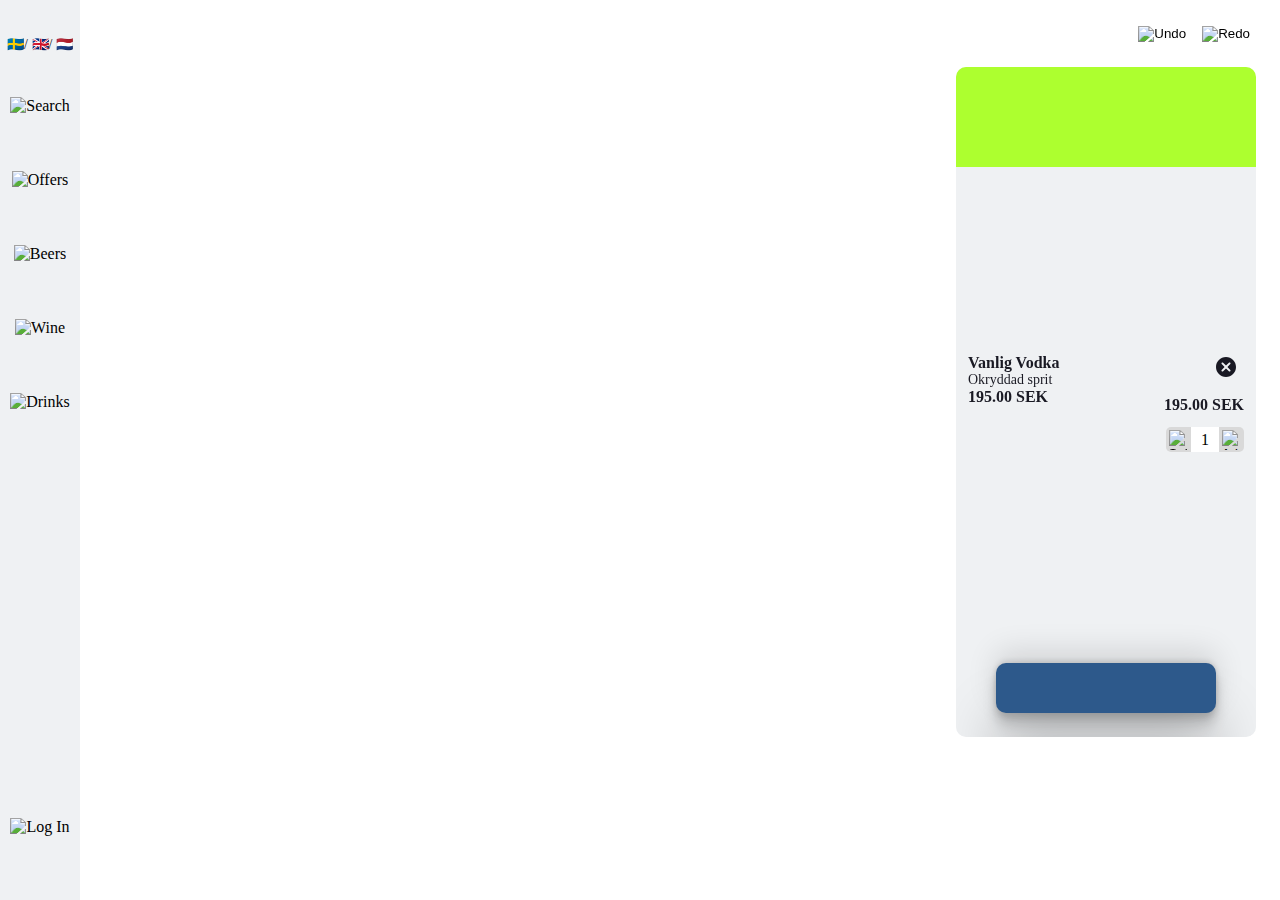
==== index.html @ bbb62227 "First stage of drag and drop working" ====
<!DOCTYPE html>
<html lang="en">
  <head>
    <meta charset="UTF-8" />
    <meta http-equiv="X-UA-Compatible" content="IE=edge" />
    <meta name="viewport" content="width=device-width, initial-scale=1.0" />
    <link rel="stylesheet" type="text/css" href="main.css" />
    <script type="text/javascript" src="dictionary.js"></script>
    <script type="text/javascript" src="script.js"></script>
    <title>Flying Dutchman</title>
  </head>
  <body>
    <!-- Nav Bar -->
    <div class="nav_bar">
      <div class="nav_languages">
        <p>
          <span id="sv" class="languageButton">🇸🇪</span>/
          <span id="en" class="languageButton">🇬🇧</span>/
          <span id="nl" class="languageButton">🇳🇱</span>
        </p>
      </div>
      <div class="nav_items">
        <!--Search-->
        <div id="search_symbol" class="nav_button_div">
          <img src="assets/search_symbol.svg" alt="Search" />
          <p id="nav_header_search"></p>
          <button id="search_button"></button>
        </div>
        <!--Deals-->
        <div id="deal_symbol" class="nav_button_div">
          <img src="assets/offers_symbol.svg" alt="Offers" />
          <p id="nav_header_deals"></p>
          <button
            class="nav_button"
            id="offer_button"
            data-text="deal-header"
          ></button>
        </div>
        <!--Beers-->
        <div id="beer_symbol" class="nav_button_div">
          <img src="assets/beer_symbol.svg" alt="Beers" />
          <p id="nav_header_beers"></p>
          <button
            class="nav_button"
            id="beer_button"
            data-text="beer-header"
          ></button>
        </div>
        <!--Wines-->
        <div id="wine_symbol" class="nav_button_div">
          <img src="assets/wine_symbol.svg" alt="Wine" />
          <p id="nav_header_wines"></p>
          <button
            class="nav_button"
            id="wine_button"
            data-text="wine-header"
          ></button>
        </div>
        <!--Drinks-->
        <div id="drink_symbol" class="nav_button_div">
          <img src="assets/drink_symbol.svg" alt="Drinks" />
          <p id="nav_header_drinks"></p>
          <button
            class="nav_button"
            id="drink_button"
            data-text="drink-header"
          ></button>
        </div>
      </div>

      <div class="nav_login">
        <div class="nav_button_div">
          <img src="assets/login_symbol.svg" alt="Log In" />
          <p id="nav_header_login"></p>
          <button id="login_button"></button>
        </div>
      </div>
    </div>

    <!--Page content, dynamic-->
    <div class="page_content">
      <!-- Page Title -->
      <div class="title_category">
        <div class="text-header" id="deal-header">
          <h1 id="page_header"></h1>
        </div>

        <div class="text-header" id="beer-header">
          <h1 id="page_header_beers"></h1>
        </div>

        <div class="text-header" id="wine-header">
          <h1 id="page_header_wines"></h1>
        </div>

        <div class="text-header" id="drink-header">
          <h1 id="page_header_drinks"></h1>
        </div>
      </div>
      <!-- JSON content -->
      <div id="db_content" class="item_grid"></div>
    </div>

    <!-- Page order box -->
    <div class="page_order">
      <!--Orderbox header-->
      <div class="order_header">
        <h1 id="order_header"></h1>
        <div class="controls_undo-redo">
          <button>
            <img src="assets/undo_FILL0_wght400_GRAD0_opsz48.svg" alt="Undo" />
          </button>
          <button>
            <img src="assets/redo_FILL0_wght400_GRAD0_opsz48.svg" alt="Redo" />
          </button>
        </div>
      </div>
      <!--Orderbox items-->
      <div class="order_box">
        <div class="dropzone" id="dropTarget"></div>
        <div class="order_item">
          <div class="item_text">
            <h3>Vanlig Vodka</h3>
            <p>Okryddad sprit</p>
            <h3>195.00 SEK</h3>
          </div>
          <div class="item_controls">
            <button class="controls_remove">
              <img src="assets/cancel_black_24dp.svg" alt="Remove" />
            </button>
            <div class="item_price-total">
              <h2>195.00 SEK</h2>
            </div>
            <div class="controls_adjust-amount">
              <button id="decrease_item_qty">
                <img
                  src="assets/minus_FILL0_wght400_GRAD0_opsz48.svg"
                  alt="Subtract"
                />
              </button>
              <span id="item_qty">1</span>
              <button id="increase_item_qty">
                <img
                  src="assets/plus_FILL0_wght400_GRAD0_opsz48.svg"
                  alt="Add"
                />
              </button>
            </div>
          </div>
        </div>
        <!--Page order pay button-->
        <button class="order_button">
          <h2 id="order_pay"></h2>
        </button>
      </div>
    </div>

    <div class="loginpage">
      <div class="LogInBox">
        <h1>Log In</h1>

        <form id="login">
          <p>E-mail</p>
          <input type="text" class="mail" id="mail" name="mail" />

          <p>Password</p>
          <input
            type="password"
            class="password"
            id="password"
            name="password"
          />

          <input
            type="submit"
            class="LogInButton"
            value="Submit"
            onclick="login()"
          />
        </form>
      </div>
    </div>
  </body>
</html>
---- main.css ----
@font-face {
  font-family: "poppins-light";
  src: url("./assets/Poppins-Light.ttf");
}
@font-face {
  font-family: "poppins-regular";
  src: url("./assets/Poppins-Regular.ttf");
}
@font-face {
  font-family: "poppins-medium";
  src: url("./assets/Poppins-Medium.ttf");
}
@font-face {
  font-family: "poppins-semibold";
  src: url("./assets/Poppins-SemiBold.ttf");
}
@font-face {
  font-family: "poppins-bold";
  src: url("./assets/Poppins-Bold.ttf");
}

:root {
  --blue: #2d598b;
  --darkblue: #191923;
  --white: #ffffff;
  --offwhite: #eff1f3;
  --mildgray: #d9d9d9;
}

body {
  margin: 0;
  overflow: hidden;
}

h1 {
  font-family: "poppins-semibold";
  font-size: 32px;
  color: var(--darkblue);
}

h2,
h3 {
  font-family: "poppins-medium";
  font-size: 16px;
  color: var(--darkblue);
}

p {
  font-family: "poppins-regular";
  font-size: 14px;
  color: var(--darkblue);
  margin: 0;
}

/* Nav Bar */
.nav_bar {
  display: flex;
  flex-flow: column nowrap;
  align-items: center;
  gap: 32px;
  width: 80px;
  height: 100%;
  background-color: var(--offwhite);
  position: fixed;
  top: 0;
  left: 0;
  overflow-x: hidden;
  float: left;
}

/* The text style in the nav bar */
.nav_languages {
  font-size: 16px;
  margin-top: 24px;
  padding: 12px 0;
}

.nav_items {
  display: flex;
  flex-flow: column nowrap;
  align-items: center;
  gap: 24px;
}

/* The class for the log in button, since it is placed at the bottom of the nav bar */
.nav_login {
  position: absolute;
  bottom: 32px;
  left: 0;
  right: 0;
}

/* The buttons in the nav bar */
.nav_button_div {
  display: flex;
  flex-flow: column nowrap;
  align-items: center;
  width: 80px;
  height: 50px;
}

.nav_button_div button {
  position: absolute;
  height: 70px;
  width: 80px;
  display: flex;
  align-items: center;
  transform: translate(0px, -20px);
}

/* The page content div */
.page_content {
  position: relative;
  left: calc(80px + 24px);
  top: 0;
  width: 600px;
  height: 100%;
  overflow: hidden;
}

.title_category {
  margin-top: 24px;
  margin-bottom: 24px;
  height: 49px;
}

.text-header {
  position: absolute;
  display: none;
}
#deal-header {
  display: block;
}

.title_category h1 {
  margin: 0;
}

.item_grid {
  align-content: flex-start;
  background-color: white;
  height: 669px;
  margin-bottom: 32px;
  border-radius: 10px;
  display: flex;
  flex-flow: row wrap;
  gap: 16px;
  overflow-y: scroll;
}

.card_button {
  display: flex;
  flex-flow: row nowrap;
  justify-content: center;
  align-items: center;
  width: calc(32px + (2 * 12px));
  height: calc(32px + (2 * 6px));
  background-color: var(--blue);
  border-radius: 20px;
  text-align: center;
}

.card_button-icon {
  width: 24px;
  height: 24px;
}

.card_button .add_icon {
  display: block;
}

.card_button .check_icon {
  display: none;
}

.card_button.checked .add_icon {
  display: none;
}

.card_button.checked .check_icon {
  display: block;
}

.card_button.checked {
  background-color: var(--darkblue);
}

.ButtonItem {
  /* The class for the whole button */
  background-color: var(--offwhite);
  height: auto;
  border-radius: 10px;
  width: 160px;
  padding: 12px;
  display: flex;
  flex-flow: column nowrap;
  align-items: center;
  box-shadow: rgba(0, 0, 0, 0.16) 0px 3px 6px,
    rgba(239, 241, 243, 0.33) 0px 3px 6px;
}

.ButtonHeadline {
  /* The text that the product names are written in, such as "Heineken". Also, the prize should be written in this text. This should be connected to a database with the different beverages in some way */
  text-align: center;
}

.ButtonBodyText {
  /* This is the styling of the text that describes every product (i.e., alc %). This should be connected to a database */
  text-align: center;
  display: flex;
  flex-flow: column nowrap;
  gap: 6px;
}

.AddButton {
  /* The button for adding an item into the order */
  background-color: var(--blue);
}

.page_order {
  position: fixed;
  right: 24px;
  top: 0;
  width: 300px;
  height: 100%;
}

.order_header {
  display: flex;
  flex-flow: row nowrap;
  align-items: center;
  justify-content: space-between;
  gap: 16px;
  margin-top: 24px;
  margin-bottom: 24px;
}

.order_box {
  display: flex;
  flex-flow: column nowrap;
  justify-content: space-between;
  overflow-y: scroll;
  background-color: var(--offwhite);
  height: 670px;
  width: 300px;
  border-radius: 10px;
}

.order_item {
  display: flex;
  flex-flow: row nowrap;
  justify-content: space-between;
  gap: 16px;
  height: auto;
  padding: 12px;
}

.order_button {
  border: none;
  font-family: "poppins-semibold";
  font-size: 16px;
  color: var(--white);
  background-color: var(--blue);
  height: 50px;
  width: 220px;
  margin: 24px auto;
  border-radius: 10px;
  box-shadow: rgba(0, 0, 0, 0.25) 0px 54px 55px,
    rgba(0, 0, 0, 0.12) 0px -12px 30px, rgba(0, 0, 0, 0.12) 0px 4px 6px,
    rgba(0, 0, 0, 0.17) 0px 12px 13px, rgba(0, 0, 0, 0.09) 0px -3px 5px;
}

.order_button h2 {
  color: var(--white);
}

/* A way to get the h3 inside the class */
.item_text h3 {
  margin: 0;
}

.item_controls {
  display: flex;
  flex-flow: column nowrap;
  align-items: flex-end;
}

.controls_adjust-amount {
  display: flex;
  flex-flow: row nowrap;
}

.controls_undo-redo img {
  width: 32px;
  height: 32px;
}

.order_header h1 {
  margin: 0;
}

.Item {
  margin-left: 25px;
  position: relative;
}

button {
  /*Change this to make buttons visable*/
  border: none;
  background-color: transparent;
}
.order_controls {
  /*control buttons for items in orderbox*/
  display: flex;
  align-items: center;
  float: right;
  padding-right: 15px;
  padding-bottom: 15px;
}

#total_order_price {
  /*Checkout button*/
  z-index: 1;
  border: none;
  font-family: "poppins-semibold";
  font-size: 14px;
  color: var(--white);
  background-color: var(--blue);
  height: 50px;
  width: 220px;
  position: absolute;
  margin: auto;
  transform: translate(735px, -70px);

  border-radius: 10px;

  box-shadow: rgba(0, 0, 0, 0.25) 0px 54px 55px,
    rgba(0, 0, 0, 0.12) 0px -12px 30px, rgba(0, 0, 0, 0.12) 0px 4px 6px,
    rgba(0, 0, 0, 0.17) 0px 12px 13px, rgba(0, 0, 0, 0.09) 0px -3px 5px;
}

#name_id {
  font-family: "poppins-semibold";
}

#serving_size {
  margin-top: -10px;
  font-size: 12px;
}

#item_price {
  font-family: "poppins-bold";
  margin-top: -5px;
  font-size: 14px;
}

#remove_item,
#remove_item img {
  height: 25px;
  width: 25px;
  position: absolute;
  top: -5px;
  right: 3px;
  display: flex;
  justify-content: center;
  align-items: center;
}
#decrease_item_qty,
#increase_item_qty {
  background-color: var(--mildgray);
  height: 25px;
  width: 25px;
  display: flex;
  justify-content: center;
  align-items: center;
}
#decrease_item_qty {
  border-top-left-radius: 5px;
  border-bottom-left-radius: 5px;
}
#increase_item_qty {
  border-top-right-radius: 5px;
  border-bottom-right-radius: 5px;
}
#decrease_item_qty img,
#increase_item_qty img {
  height: 20px;
  width: 20px;
}

#item_qty {
  background-color: var(--white);
  height: 25px;
  width: 20px;
  display: flex;
  justify-content: center;
  align-items: center;
}

#total_item_price {
  font-family: "poppins-bold";
  font-size: 18px;
  position: absolute;
  top: 40px;
  right: 25px;
}

#item_qty {
  padding-left: 10px;
  padding-right: 10px;
  width: auto;
}

hr {
  transform: translateX(-25px);
  border: none;
  border-top: 1px dashed var(--mildgray);
  background-color: var(--offwhite);
  height: 1px;
  width: 300px;
}
span {
  font-family: "poppins-regular";
}

.LogInBox {
  /*The div which centers the log in content*/
  /* padding-left: 330px; */
  padding-top: 100px;
  display: flex;
  flex-flow: column;
  align-items: center;
  display: flex;
  flex-flow: column nowrap;
  align-items: center;
}

.mail {
  /*The box where the user types in the email adress*/
  background-color: var(--offwhite);
  width: 420px;
  height: 50px;
  border-radius: 10px;
  box-shadow: 5px 5px var(--mildgray);
}

.password {
  /*The box where the user types in the password*/
  background-color: var(--offwhite);
  width: 420px;
  height: 50px;
  border-radius: 10px;
  box-shadow: 5px 5px var(--mildgray);
}

.LogInButton {
  /* The Log In Button whihch you press to commit your login*/
  background-color: var(--darkblue);
  width: 200px;
  height: 50px;
  border-radius: 10px;
  box-shadow: 5px 5px var(--mildgray);
  color: var(--white);
  text-align: center;
  margin: 30px auto;
}

.loginpage {
  /* This is the div for the whole login page */
  /*display: none;*/
  background-color: var(--white);
  position: absolute;
  z-index: 1;
  left: 80px;
  top: 0;
  width: 944px;
  height: 768px;
  display: none;
}

#Arrow {
  padding-left: 100px;
  padding-top: 20px;
}

.ItemNameOrder {
  font-family: "poppins-semibold";
  font-size: 16px;
  padding-left: 10px;
}

.DescriptionOrder {
  font-family: "poppins-regular";
  font-size: 16px;
  padding-left: 10px;
}
.Item {
  margin-left: 25px;
  position: relative;
}

button {
  border: none;
  background-color: transparent;
}
.order_controls {
  /*control buttons for items in orderbox*/
  display: flex;
  align-items: center;
  float: right;
  padding-right: 15px;
  padding-bottom: 15px;
}

#total_order_price {
  /*Checkout button*/
  z-index: 1;
  border: none;
  font-family: "poppins-semibold";
  font-size: 14px;
  color: var(--white);
  background-color: var(--blue);
  height: 50px;
  width: 220px;
  position: absolute;
  margin: auto;
  transform: translate(735px, -70px);

  border-radius: 10px;

  box-shadow: rgba(0, 0, 0, 0.25) 0px 54px 55px,
    rgba(0, 0, 0, 0.12) 0px -12px 30px, rgba(0, 0, 0, 0.12) 0px 4px 6px,
    rgba(0, 0, 0, 0.17) 0px 12px 13px, rgba(0, 0, 0, 0.09) 0px -3px 5px;
}

#name_id {
  font-family: "poppins-semibold";
}

#serving_size {
  margin-top: -10px;
  font-size: 12px;
}

#item_price {
  font-family: "poppins-bold";
  margin-top: -5px;
  font-size: 14px;
}

#remove_item,
#remove_item img {
  height: 25px;
  width: 25px;
  position: absolute;
  top: -5px;
  right: 3px;
  display: flex;
  justify-content: center;
  align-items: center;
}
#decrease_item_qty,
#increase_item_qty {
  background-color: var(--mildgray);
  height: 25px;
  width: 25px;
  display: flex;
  justify-content: center;
  align-items: center;
}
#decrease_item_qty {
  border-top-left-radius: 5px;
  border-bottom-left-radius: 5px;
}
#increase_item_qty {
  border-top-right-radius: 5px;
  border-bottom-right-radius: 5px;
}
#decrease_item_qty img,
#increase_item_qty img {
  height: 20px;
  width: 20px;
}

#item_qty {
  background-color: var(--white);
  height: 25px;
  width: 20px;
  display: flex;
  justify-content: center;
  align-items: center;
}

#total_item_price {
  font-family: "poppins-bold";
  font-size: 18px;
  position: absolute;
  top: 40px;
  right: 25px;
}

#item_qty {
  padding-left: 10px;
  padding-right: 10px;
  width: auto;
}

hr {
  transform: translateX(-25px);
  border: none;
  border-top: 1px dashed var(--mildgray);
  background-color: var(--offwhite);
  height: 1px;
  width: 300px;
}
span {
  font-family: "poppins-regular";
}

.LogInBox {
  margin: 0 auto;
}

#Arrow {
  padding-left: 100px;
}

.ItemNameOrder {
  font-family: "poppins-semibold";
  font-size: 16px;
  padding-left: 10px;
}

.DescriptionOrder {
  font-family: "poppins-regular";
  font-size: 16px;
  padding-left: 10px;
}
.Item {
  margin-left: 25px;
  position: relative;
}

button {
  border: none;
  background-color: transparent;
}
.order_controls {
  /*control buttons for items in orderbox*/
  display: flex;
  align-items: center;
  float: right;
  padding-right: 15px;
  padding-bottom: 15px;
}

#total_order_price {
  /*Checkout button*/
  z-index: 1;
  border: none;
  font-family: "poppins-semibold";
  font-size: 14px;
  color: var(--white);
  background-color: var(--blue);
  height: 50px;
  width: 220px;
  position: absolute;
  margin: auto;
  transform: translate(735px, -70px);

  border-radius: 10px;

  box-shadow: rgba(0, 0, 0, 0.25) 0px 54px 55px,
    rgba(0, 0, 0, 0.12) 0px -12px 30px, rgba(0, 0, 0, 0.12) 0px 4px 6px,
    rgba(0, 0, 0, 0.17) 0px 12px 13px, rgba(0, 0, 0, 0.09) 0px -3px 5px;
}

#name_id {
  font-family: "poppins-semibold";
}

#serving_size {
  margin-top: -10px;
  font-size: 12px;
}

#item_price {
  font-family: "poppins-bold";
  margin-top: -5px;
  font-size: 14px;
}

#remove_item,
#remove_item img {
  height: 25px;
  width: 25px;
  position: absolute;
  top: -5px;
  right: 3px;
  display: flex;
  justify-content: center;
  align-items: center;
}
#decrease_item_qty,
#increase_item_qty {
  background-color: var(--mildgray);
  height: 25px;
  width: 25px;
  display: flex;
  justify-content: center;
  align-items: center;
}
#decrease_item_qty {
  border-top-left-radius: 5px;
  border-bottom-left-radius: 5px;
}
#increase_item_qty {
  border-top-right-radius: 5px;
  border-bottom-right-radius: 5px;
}
#decrease_item_qty img,
#increase_item_qty img {
  height: 20px;
  width: 20px;
}

#item_qty {
  background-color: var(--white);
  height: 25px;
  width: 20px;
  display: flex;
  justify-content: center;
  align-items: center;
}

#total_item_price {
  font-family: "poppins-bold";
  font-size: 18px;
  position: absolute;
  top: 40px;
  right: 25px;
}

#item_qty {
  padding-left: 10px;
  padding-right: 10px;
  width: auto;
}

hr {
  transform: translateX(-25px);
  border: none;
  border-top: 1px dashed var(--mildgray);
  background-color: var(--offwhite);
  height: 1px;
  width: 300px;
}
span {
  font-family: "poppins-regular";
}

.LogInBox {
  margin: 0 auto;
}
#login {
  display: flex;
  flex-flow: column wrap;
}

#Arrow {
  padding-left: 100px;
}

#dropTarget {
  height: 100px;
  background-color: greenyellow;
}
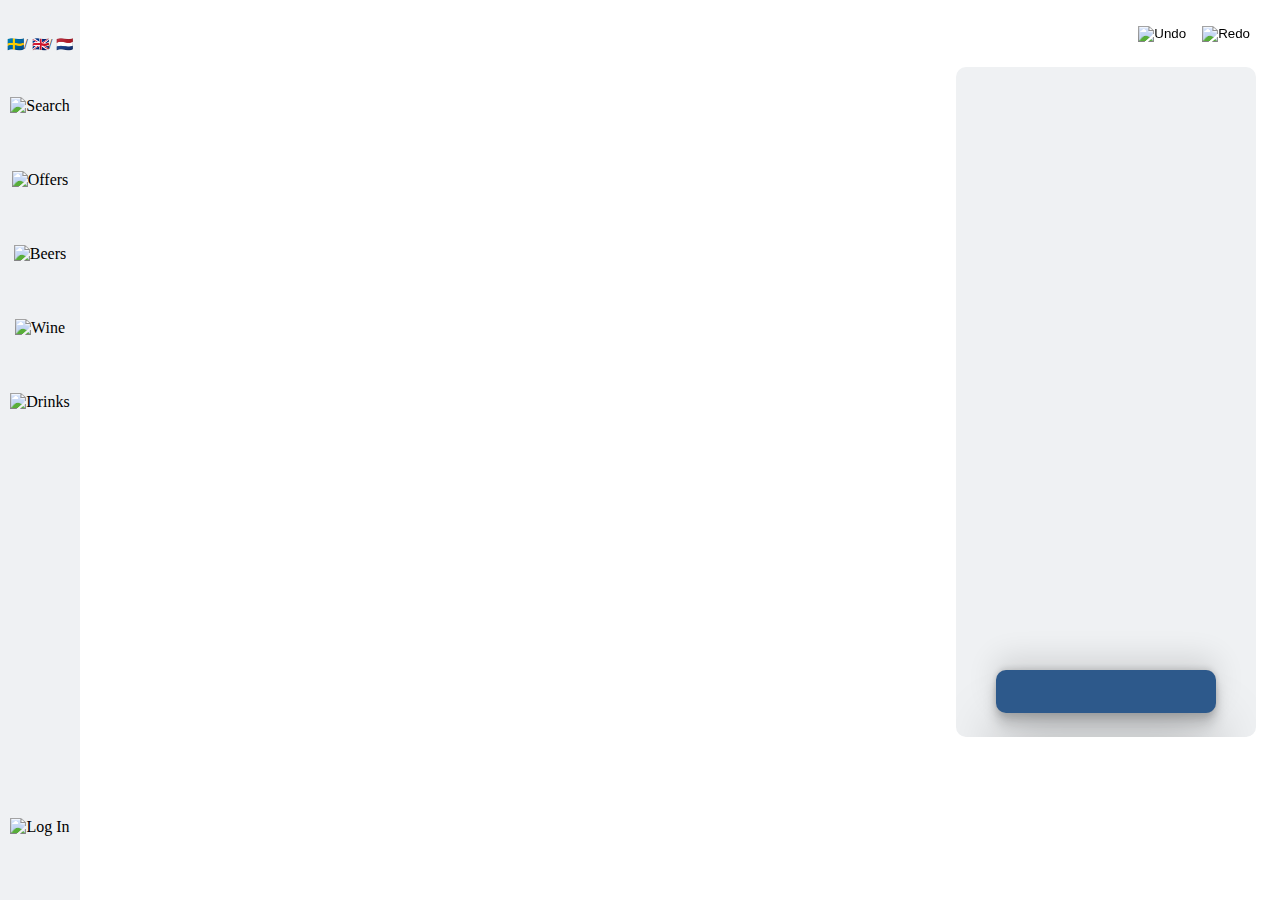
==== commit d4f31e1f: "Merge pull request #7 from ElmaHarmsen/drag-and-drop" ====
--- a/index.html
+++ b/index.html
@@ -107,10 +107,10 @@
       <div class="order_header">
         <h1 id="order_header"></h1>
         <div class="controls_undo-redo">
-          <button>
+          <button id="undo_button">
             <img src="assets/undo_FILL0_wght400_GRAD0_opsz48.svg" alt="Undo" />
           </button>
-          <button>
+          <button id="redo_button">
             <img src="assets/redo_FILL0_wght400_GRAD0_opsz48.svg" alt="Redo" />
           </button>
         </div>
@@ -118,36 +118,6 @@
       <!--Orderbox items-->
       <div class="order_box">
         <div class="dropzone" id="dropTarget"></div>
-        <div class="order_item">
-          <div class="item_text">
-            <h3>Vanlig Vodka</h3>
-            <p>Okryddad sprit</p>
-            <h3>195.00 SEK</h3>
-          </div>
-          <div class="item_controls">
-            <button class="controls_remove">
-              <img src="assets/cancel_black_24dp.svg" alt="Remove" />
-            </button>
-            <div class="item_price-total">
-              <h2>195.00 SEK</h2>
-            </div>
-            <div class="controls_adjust-amount">
-              <button id="decrease_item_qty">
-                <img
-                  src="assets/minus_FILL0_wght400_GRAD0_opsz48.svg"
-                  alt="Subtract"
-                />
-              </button>
-              <span id="item_qty">1</span>
-              <button id="increase_item_qty">
-                <img
-                  src="assets/plus_FILL0_wght400_GRAD0_opsz48.svg"
-                  alt="Add"
-                />
-              </button>
-            </div>
-          </div>
-        </div>
         <!--Page order pay button-->
         <button class="order_button">
           <h2 id="order_pay"></h2>
--- a/main.css
+++ b/main.css
@@ -250,9 +250,24 @@
   display: flex;
   flex-flow: row nowrap;
   justify-content: space-between;
-  gap: 16px;
+  gap: 6px;
   height: auto;
-  padding: 12px;
+  padding: 12px 16px;
+}
+
+.order_item_texts {
+  display: flex;
+  flex-flow: column nowrap;
+}
+
+.order_item_controls {
+  display: flex;
+  flex-flow: column nowrap;
+  align-items: flex-end;
+}
+
+.order_item_headline h2 {
+  margin: 0;
 }
 
 .order_button {
@@ -772,6 +787,6 @@
 }
 
 #dropTarget {
-  height: 100px;
-  background-color: greenyellow;
-}
+  height: 100%;
+  overflow-y: scroll;
+}
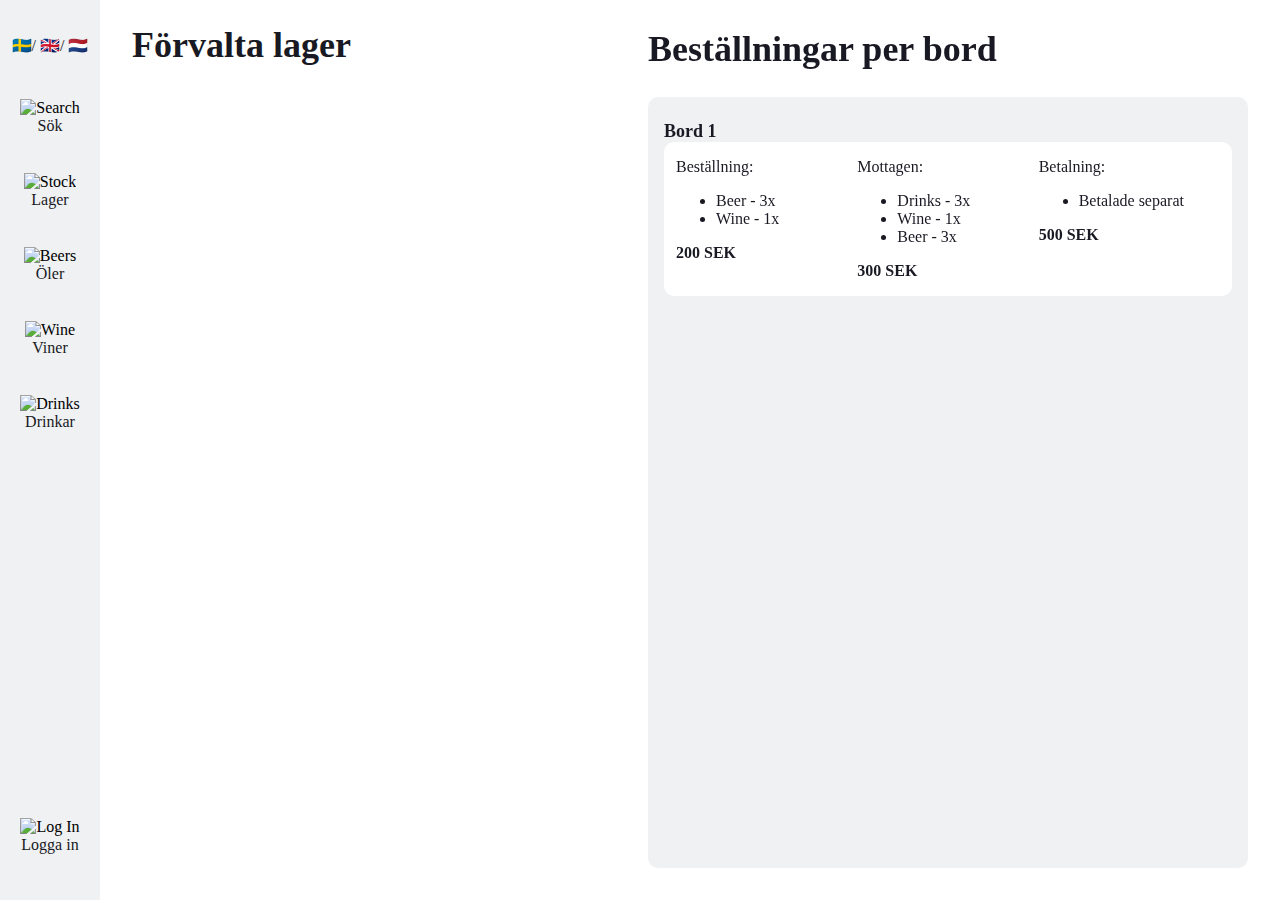
==== commit 14913fc0: "Manager screen finished, remove duplicate css" ====
--- a/index.html
+++ b/index.html
@@ -33,6 +33,16 @@
           <button
             class="nav_button"
             id="offer_button"
+            data-text="deal-header"
+          ></button>
+        </div>
+        <!--Manager stock-->
+        <div id="stock_symbol" class="nav_button_div">
+          <img src="assets/inventory_black_24dp.svg" alt="Stock" />
+          <p id="manager_nav_header_stock"></p>
+          <button
+            class="nav_button"
+            id="stock_button"
             data-text="deal-header"
           ></button>
         </div>
@@ -83,18 +93,22 @@
       <div class="title_category">
         <div class="text-header" id="deal-header">
           <h1 id="page_header"></h1>
+          <h1 id="manager_page_header"></h1>
         </div>
 
         <div class="text-header" id="beer-header">
           <h1 id="page_header_beers"></h1>
+          <h1 id="manager_page_header_beers"></h1>
         </div>
 
         <div class="text-header" id="wine-header">
           <h1 id="page_header_wines"></h1>
+          <h1 id="manager_page_header_wines"></h1>
         </div>
 
         <div class="text-header" id="drink-header">
           <h1 id="page_header_drinks"></h1>
+          <h1 id="manager_page_header_drinks"></h1>
         </div>
       </div>
       <!-- JSON content -->
@@ -105,7 +119,8 @@
     <div class="page_order">
       <!--Orderbox header-->
       <div class="order_header">
-        <h1 id="order_header"></h1>
+        <h1 id="order_header" class="customer_order_header"></h1>
+        <h1 id="manager_order_header" class="manager_order_header"></h1>
         <div class="controls_undo-redo">
           <button id="undo_button">
             <img src="assets/undo_FILL0_wght400_GRAD0_opsz48.svg" alt="Undo" />
@@ -118,6 +133,35 @@
       <!--Orderbox items-->
       <div class="order_box">
         <div class="dropzone" id="dropTarget"></div>
+        <div class="manager_order_view">
+          <h2 id="manager_orders_table_1"></h2>
+          <div class="manager_order">
+            <div class="manager_order_section">
+              <p id="manager_orders_order"></p>
+              <ul>
+                <li>Beer - 3x</li>
+                <li>Wine - 1x</li>
+              </ul>
+              <p><b>200 SEK</b></p>
+            </div>
+            <div class="manager_order_section">
+              <p id="manager_orders_received"></p>
+              <ul>
+                <li>Drinks - 3x</li>
+                <li>Wine - 1x</li>
+                <li>Beer - 3x</li>
+              </ul>
+              <p><b>300 SEK</b></p>
+            </div>
+            <div class="manager_order_section">
+              <p id="manager_orders_payment"></p>
+              <ul>
+                <li id="manager_orders_payment_type"></li>
+              </ul>
+              <p><b>500 SEK</b></p>
+            </div>
+          </div>
+        </div>
         <!--Page order pay button-->
         <button class="order_button">
           <h2 id="order_pay"></h2>
--- a/main.css
+++ b/main.css
@@ -45,11 +45,35 @@
   color: var(--darkblue);
 }
 
-p {
+p,
+li {
   font-family: "poppins-regular";
   font-size: 14px;
   color: var(--darkblue);
   margin: 0;
+}
+
+@media screen and (min-width: 1000px) {
+  h1 {
+    font-family: "poppins-semibold";
+    font-size: 36px;
+    color: var(--darkblue);
+  }
+
+  h2,
+  h3 {
+    font-family: "poppins-medium";
+    font-size: 18px;
+    color: var(--darkblue);
+  }
+
+  p,
+  li {
+    font-family: "poppins-medium";
+    font-size: 16px;
+    color: var(--darkblue);
+    margin: 0;
+  }
 }
 
 /* Nav Bar */
@@ -68,6 +92,12 @@
   float: left;
 }
 
+@media screen and (min-width: 1000px) {
+  .nav_bar {
+    width: 100px;
+  }
+}
+
 /* The text style in the nav bar */
 .nav_languages {
   font-size: 16px;
@@ -84,10 +114,11 @@
 
 /* The class for the log in button, since it is placed at the bottom of the nav bar */
 .nav_login {
+  display: flex;
+  flex-flow: row nowrap;
+  align-items: center;
   position: absolute;
   bottom: 32px;
-  left: 0;
-  right: 0;
 }
 
 /* The buttons in the nav bar */
@@ -106,6 +137,23 @@
   display: flex;
   align-items: center;
   transform: translate(0px, -20px);
+}
+
+/*customer screen deal button visible, manager screen stock button visible */
+#deal_symbol {
+  display: flex;
+}
+#stock_symbol {
+  display: none;
+}
+
+@media screen and (min-width: 1000px) {
+  #deal_symbol {
+    display: none;
+  }
+  #stock_symbol {
+    display: flex;
+  }
 }
 
 /* The page content div */
@@ -113,9 +161,20 @@
   position: relative;
   left: calc(80px + 24px);
   top: 0;
-  width: 600px;
+  width: calc(100% - 300px - 80px - 24px - 24px - 24px);
   height: 100%;
   overflow: hidden;
+}
+
+@media screen and (min-width: 1000px) {
+  .page_content {
+    position: relative;
+    left: calc(100px + 32px);
+    top: 0;
+    width: calc(100% - 600px - 100px - 32px - 32px - 32px);
+    height: 100%;
+    overflow: hidden;
+  }
 }
 
 .title_category {
@@ -123,29 +182,61 @@
   margin-bottom: 24px;
   height: 49px;
 }
+.title_category h1 {
+  margin: 0;
+}
 
 .text-header {
   position: absolute;
   display: none;
 }
-#deal-header {
+
+#deal-header,
+#page_header,
+#page_header_beers,
+#page_header_wines,
+#page_header_drinks {
   display: block;
 }
 
-.title_category h1 {
-  margin: 0;
+#manager_page_header,
+#manager_page_header_beers,
+#manager_page_header_wines,
+#manager_page_header_drinks {
+  display: none;
+}
+
+@media screen and (min-width: 1000px) {
+  #page_header,
+  #page_header_beers,
+  #page_header_wines,
+  #page_header_drinks {
+    display: none;
+  }
+
+  #manager_page_header,
+  #manager_page_header_beers,
+  #manager_page_header_wines,
+  #manager_page_header_drinks {
+    display: block;
+  }
 }
 
 .item_grid {
   align-content: flex-start;
   background-color: white;
-  height: 669px;
-  margin-bottom: 32px;
+  height: calc(100vh - 97px - 32px);
   border-radius: 10px;
   display: flex;
   flex-flow: row wrap;
   gap: 16px;
   overflow-y: scroll;
+}
+
+@media screen and (min-width: 1000px) {
+  .item_grid {
+    gap: 24px;
+  }
 }
 
 .card_button {
@@ -160,6 +251,46 @@
   text-align: center;
 }
 
+.manager_card_button {
+  display: none;
+}
+
+@media screen and (min-width: 1000px) {
+  .card_button {
+    display: none;
+  }
+  .manager_card_button {
+    display: flex;
+    flex-flow: column nowrap;
+    justify-content: center;
+    align-items: center;
+    gap: 12px;
+  }
+
+  .button_stock,
+  .button_refill {
+    width: calc(110px + (2 * 12px));
+    height: calc(32px + (2 * 6px));
+    border-radius: 20px;
+    text-align: center;
+  }
+  .button_stock h2,
+  .button_refill h2 {
+    color: var(--white);
+    font-family: "poppins-medium";
+    margin: 0;
+  }
+  .button_stock {
+    background-color: var(--darkblue);
+  }
+  .button_refill {
+    background-color: var(--blue);
+  }
+  .button_disable {
+    color: var(--darkblue);
+  }
+}
+
 .card_button-icon {
   width: 24px;
   height: 24px;
@@ -185,8 +316,8 @@
   background-color: var(--darkblue);
 }
 
+/* The class for the whole button */
 .ButtonItem {
-  /* The class for the whole button */
   background-color: var(--offwhite);
   height: auto;
   border-radius: 10px;
@@ -199,21 +330,27 @@
     rgba(239, 241, 243, 0.33) 0px 3px 6px;
 }
 
+@media screen and (min-width: 1000px) {
+  .ButtonItem {
+    width: 190px;
+  }
+}
+
+/* The text that the product names are written in, such as "Heineken". Also, the prize should be written in this text. This should be connected to a database with the different beverages in some way */
 .ButtonHeadline {
-  /* The text that the product names are written in, such as "Heineken". Also, the prize should be written in this text. This should be connected to a database with the different beverages in some way */
   text-align: center;
 }
 
+/* This is the styling of the text that describes every product (i.e., alc %). This should be connected to a database */
 .ButtonBodyText {
-  /* This is the styling of the text that describes every product (i.e., alc %). This should be connected to a database */
   text-align: center;
   display: flex;
   flex-flow: column nowrap;
   gap: 6px;
 }
 
+/* The button for adding an item into the order */
 .AddButton {
-  /* The button for adding an item into the order */
   background-color: var(--blue);
 }
 
@@ -222,7 +359,17 @@
   right: 24px;
   top: 0;
   width: 300px;
-  height: 100%;
+  height: 100vh;
+}
+
+@media screen and (min-width: 1000px) {
+  .page_order {
+    position: fixed;
+    right: 32px;
+    top: 0;
+    width: 600px;
+    height: 100%;
+  }
 }
 
 .order_header {
@@ -233,6 +380,29 @@
   gap: 16px;
   margin-top: 24px;
   margin-bottom: 24px;
+  height: 49px;
+}
+
+.customer_order_header,
+.customer_page_header {
+  display: block;
+}
+
+.manager_order_header,
+.manager_page_header {
+  display: none;
+}
+
+/* change viewport later to 2560 */
+@media screen and (min-width: 1000px) {
+  .customer_order_header,
+  .customer_page_header {
+    display: none;
+  }
+  .manager_order_header,
+  .manager_page_header {
+    display: block;
+  }
 }
 
 .order_box {
@@ -241,9 +411,38 @@
   justify-content: space-between;
   overflow-y: scroll;
   background-color: var(--offwhite);
-  height: 670px;
+  height: calc(100vh - 97px - 32px);
   width: 300px;
   border-radius: 10px;
+}
+
+.manager_order_view {
+  display: none;
+}
+
+@media screen and (min-width: 1000px) {
+  .order_box {
+    width: 600px;
+  }
+  .manager_order_view {
+    display: block;
+    padding: 24px 16px;
+  }
+  .manager_order_view h2 {
+    margin: 0;
+  }
+  .manager_order {
+    display: flex;
+    flex-flow: row nowrap;
+    background-color: var(--white);
+    border-radius: 10px;
+    padding: 16px 12px;
+  }
+  .manager_order .manager_order_section {
+    display: flex;
+    flex-flow: column nowrap;
+    width: calc(100% / 3);
+  }
 }
 
 .order_item {
@@ -285,11 +484,16 @@
     rgba(0, 0, 0, 0.17) 0px 12px 13px, rgba(0, 0, 0, 0.09) 0px -3px 5px;
 }
 
+@media screen and (min-width: 1000px) {
+  .order_button {
+    display: none;
+  }
+}
+
 .order_button h2 {
   color: var(--white);
 }
 
-/* A way to get the h3 inside the class */
 .item_text h3 {
   margin: 0;
 }
@@ -310,6 +514,12 @@
   height: 32px;
 }
 
+@media screen and (min-width: 1000px) {
+  .controls_undo-redo {
+    display: none;
+  }
+}
+
 .order_header h1 {
   margin: 0;
 }
@@ -320,12 +530,12 @@
 }
 
 button {
-  /*Change this to make buttons visable*/
   border: none;
   background-color: transparent;
 }
+
+/*control buttons for items in orderbox*/
 .order_controls {
-  /*control buttons for items in orderbox*/
   display: flex;
   align-items: center;
   float: right;
@@ -333,8 +543,154 @@
   padding-bottom: 15px;
 }
 
+hr {
+  transform: translateX(-25px);
+  border: none;
+  border-top: 1px dashed var(--mildgray);
+  background-color: var(--offwhite);
+  height: 1px;
+  width: 300px;
+}
+span {
+  font-family: "poppins-regular";
+}
+
+/*The div which centers the log in content*/
+.LogInBox {
+  padding-top: 100px;
+  display: flex;
+  flex-flow: column;
+  align-items: center;
+  display: flex;
+  flex-flow: column nowrap;
+  align-items: center;
+}
+
+/*The box where the user types in the email adress*/
+.mail {
+  background-color: var(--offwhite);
+  width: 420px;
+  height: 50px;
+  border-radius: 10px;
+  box-shadow: 5px 5px var(--mildgray);
+}
+
+/*The box where the user types in the password*/
+.password {
+  background-color: var(--offwhite);
+  width: 420px;
+  height: 50px;
+  border-radius: 10px;
+  box-shadow: 5px 5px var(--mildgray);
+}
+
+/* The Log In Button whihch you press to commit your login*/
+.LogInButton {
+  background-color: var(--darkblue);
+  width: 200px;
+  height: 50px;
+  border-radius: 10px;
+  box-shadow: 5px 5px var(--mildgray);
+  color: var(--white);
+  text-align: center;
+  margin: 30px auto;
+}
+
+/* This is the div for the whole login page */
+.loginpage {
+  background-color: var(--white);
+  position: absolute;
+  z-index: 1;
+  left: 80px;
+  top: 0;
+  width: 944px;
+  height: 768px;
+  display: none;
+}
+
+#Arrow {
+  padding-left: 100px;
+  padding-top: 20px;
+}
+
+.ItemNameOrder {
+  font-family: "poppins-semibold";
+  font-size: 16px;
+  padding-left: 10px;
+}
+
+.DescriptionOrder {
+  font-family: "poppins-regular";
+  font-size: 16px;
+  padding-left: 10px;
+}
+.Item {
+  margin-left: 25px;
+  position: relative;
+}
+
+button {
+  border: none;
+  background-color: transparent;
+}
+
+/*control buttons for items in orderbox*/
+.order_controls {
+  display: flex;
+  align-items: center;
+  float: right;
+  padding-right: 15px;
+  padding-bottom: 15px;
+}
+
+hr {
+  transform: translateX(-25px);
+  border: none;
+  border-top: 1px dashed var(--mildgray);
+  background-color: var(--offwhite);
+  height: 1px;
+  width: 300px;
+}
+span {
+  font-family: "poppins-regular";
+}
+
+.LogInBox {
+  margin: 0 auto;
+}
+
+.ItemNameOrder {
+  font-family: "poppins-semibold";
+  font-size: 16px;
+  padding-left: 10px;
+}
+
+.DescriptionOrder {
+  font-family: "poppins-regular";
+  font-size: 16px;
+  padding-left: 10px;
+}
+.Item {
+  margin-left: 25px;
+  position: relative;
+}
+
+button {
+  border: none;
+  background-color: transparent;
+}
+
+/*control buttons for items in orderbox*/
+.order_controls {
+  display: flex;
+  align-items: center;
+  float: right;
+  padding-right: 15px;
+  padding-bottom: 15px;
+}
+
+/*Checkout button*/
 #total_order_price {
-  /*Checkout button*/
   z-index: 1;
   border: none;
   font-family: "poppins-semibold";
@@ -346,9 +702,7 @@
   position: absolute;
   margin: auto;
   transform: translate(735px, -70px);
-
   border-radius: 10px;
-
   box-shadow: rgba(0, 0, 0, 0.25) 0px 54px 55px,
     rgba(0, 0, 0, 0.12) 0px -12px 30px, rgba(0, 0, 0, 0.12) 0px 4px 6px,
     rgba(0, 0, 0, 0.17) 0px 12px 13px, rgba(0, 0, 0, 0.09) 0px -3px 5px;
@@ -439,354 +793,20 @@
 }
 
 .LogInBox {
-  /*The div which centers the log in content*/
-  /* padding-left: 330px; */
-  padding-top: 100px;
-  display: flex;
-  flex-flow: column;
-  align-items: center;
-  display: flex;
-  flex-flow: column nowrap;
-  align-items: center;
-}
-
-.mail {
-  /*The box where the user types in the email adress*/
-  background-color: var(--offwhite);
-  width: 420px;
-  height: 50px;
-  border-radius: 10px;
-  box-shadow: 5px 5px var(--mildgray);
-}
-
-.password {
-  /*The box where the user types in the password*/
-  background-color: var(--offwhite);
-  width: 420px;
-  height: 50px;
-  border-radius: 10px;
-  box-shadow: 5px 5px var(--mildgray);
-}
-
-.LogInButton {
-  /* The Log In Button whihch you press to commit your login*/
-  background-color: var(--darkblue);
-  width: 200px;
-  height: 50px;
-  border-radius: 10px;
-  box-shadow: 5px 5px var(--mildgray);
-  color: var(--white);
-  text-align: center;
-  margin: 30px auto;
-}
-
-.loginpage {
-  /* This is the div for the whole login page */
-  /*display: none;*/
-  background-color: var(--white);
-  position: absolute;
-  z-index: 1;
-  left: 80px;
-  top: 0;
-  width: 944px;
-  height: 768px;
-  display: none;
-}
-
-#Arrow {
-  padding-left: 100px;
-  padding-top: 20px;
-}
-
-.ItemNameOrder {
-  font-family: "poppins-semibold";
-  font-size: 16px;
-  padding-left: 10px;
-}
-
-.DescriptionOrder {
-  font-family: "poppins-regular";
-  font-size: 16px;
-  padding-left: 10px;
-}
-.Item {
-  margin-left: 25px;
-  position: relative;
-}
-
-button {
-  border: none;
-  background-color: transparent;
-}
-.order_controls {
-  /*control buttons for items in orderbox*/
-  display: flex;
-  align-items: center;
-  float: right;
-  padding-right: 15px;
-  padding-bottom: 15px;
-}
-
-#total_order_price {
-  /*Checkout button*/
-  z-index: 1;
-  border: none;
-  font-family: "poppins-semibold";
-  font-size: 14px;
-  color: var(--white);
-  background-color: var(--blue);
-  height: 50px;
-  width: 220px;
-  position: absolute;
-  margin: auto;
-  transform: translate(735px, -70px);
-
-  border-radius: 10px;
-
-  box-shadow: rgba(0, 0, 0, 0.25) 0px 54px 55px,
-    rgba(0, 0, 0, 0.12) 0px -12px 30px, rgba(0, 0, 0, 0.12) 0px 4px 6px,
-    rgba(0, 0, 0, 0.17) 0px 12px 13px, rgba(0, 0, 0, 0.09) 0px -3px 5px;
-}
-
-#name_id {
-  font-family: "poppins-semibold";
-}
-
-#serving_size {
-  margin-top: -10px;
-  font-size: 12px;
-}
-
-#item_price {
-  font-family: "poppins-bold";
-  margin-top: -5px;
-  font-size: 14px;
-}
-
-#remove_item,
-#remove_item img {
-  height: 25px;
-  width: 25px;
-  position: absolute;
-  top: -5px;
-  right: 3px;
-  display: flex;
-  justify-content: center;
-  align-items: center;
-}
-#decrease_item_qty,
-#increase_item_qty {
-  background-color: var(--mildgray);
-  height: 25px;
-  width: 25px;
-  display: flex;
-  justify-content: center;
-  align-items: center;
-}
-#decrease_item_qty {
-  border-top-left-radius: 5px;
-  border-bottom-left-radius: 5px;
-}
-#increase_item_qty {
-  border-top-right-radius: 5px;
-  border-bottom-right-radius: 5px;
-}
-#decrease_item_qty img,
-#increase_item_qty img {
-  height: 20px;
-  width: 20px;
-}
-
-#item_qty {
-  background-color: var(--white);
-  height: 25px;
-  width: 20px;
-  display: flex;
-  justify-content: center;
-  align-items: center;
-}
-
-#total_item_price {
-  font-family: "poppins-bold";
-  font-size: 18px;
-  position: absolute;
-  top: 40px;
-  right: 25px;
-}
-
-#item_qty {
-  padding-left: 10px;
-  padding-right: 10px;
-  width: auto;
-}
-
-hr {
-  transform: translateX(-25px);
-  border: none;
-  border-top: 1px dashed var(--mildgray);
-  background-color: var(--offwhite);
-  height: 1px;
-  width: 300px;
-}
-span {
-  font-family: "poppins-regular";
-}
-
-.LogInBox {
   margin: 0 auto;
 }
-
-#Arrow {
-  padding-left: 100px;
-}
-
-.ItemNameOrder {
-  font-family: "poppins-semibold";
-  font-size: 16px;
-  padding-left: 10px;
-}
-
-.DescriptionOrder {
-  font-family: "poppins-regular";
-  font-size: 16px;
-  padding-left: 10px;
-}
-.Item {
-  margin-left: 25px;
-  position: relative;
-}
-
-button {
-  border: none;
-  background-color: transparent;
-}
-.order_controls {
-  /*control buttons for items in orderbox*/
-  display: flex;
-  align-items: center;
-  float: right;
-  padding-right: 15px;
-  padding-bottom: 15px;
-}
-
-#total_order_price {
-  /*Checkout button*/
-  z-index: 1;
-  border: none;
-  font-family: "poppins-semibold";
-  font-size: 14px;
-  color: var(--white);
-  background-color: var(--blue);
-  height: 50px;
-  width: 220px;
-  position: absolute;
-  margin: auto;
-  transform: translate(735px, -70px);
-
-  border-radius: 10px;
-
-  box-shadow: rgba(0, 0, 0, 0.25) 0px 54px 55px,
-    rgba(0, 0, 0, 0.12) 0px -12px 30px, rgba(0, 0, 0, 0.12) 0px 4px 6px,
-    rgba(0, 0, 0, 0.17) 0px 12px 13px, rgba(0, 0, 0, 0.09) 0px -3px 5px;
-}
-
-#name_id {
-  font-family: "poppins-semibold";
-}
-
-#serving_size {
-  margin-top: -10px;
-  font-size: 12px;
-}
-
-#item_price {
-  font-family: "poppins-bold";
-  margin-top: -5px;
-  font-size: 14px;
-}
-
-#remove_item,
-#remove_item img {
-  height: 25px;
-  width: 25px;
-  position: absolute;
-  top: -5px;
-  right: 3px;
-  display: flex;
-  justify-content: center;
-  align-items: center;
-}
-#decrease_item_qty,
-#increase_item_qty {
-  background-color: var(--mildgray);
-  height: 25px;
-  width: 25px;
-  display: flex;
-  justify-content: center;
-  align-items: center;
-}
-#decrease_item_qty {
-  border-top-left-radius: 5px;
-  border-bottom-left-radius: 5px;
-}
-#increase_item_qty {
-  border-top-right-radius: 5px;
-  border-bottom-right-radius: 5px;
-}
-#decrease_item_qty img,
-#increase_item_qty img {
-  height: 20px;
-  width: 20px;
-}
-
-#item_qty {
-  background-color: var(--white);
-  height: 25px;
-  width: 20px;
-  display: flex;
-  justify-content: center;
-  align-items: center;
-}
-
-#total_item_price {
-  font-family: "poppins-bold";
-  font-size: 18px;
-  position: absolute;
-  top: 40px;
-  right: 25px;
-}
-
-#item_qty {
-  padding-left: 10px;
-  padding-right: 10px;
-  width: auto;
-}
-
-hr {
-  transform: translateX(-25px);
-  border: none;
-  border-top: 1px dashed var(--mildgray);
-  background-color: var(--offwhite);
-  height: 1px;
-  width: 300px;
-}
-span {
-  font-family: "poppins-regular";
-}
-
-.LogInBox {
-  margin: 0 auto;
-}
 #login {
   display: flex;
   flex-flow: column wrap;
-}
-
-#Arrow {
-  padding-left: 100px;
 }
 
 #dropTarget {
   height: 100%;
   overflow-y: scroll;
 }
+
+@media screen and (min-width: 1000px) {
+  #dropTarget {
+    display: none;
+  }
+}
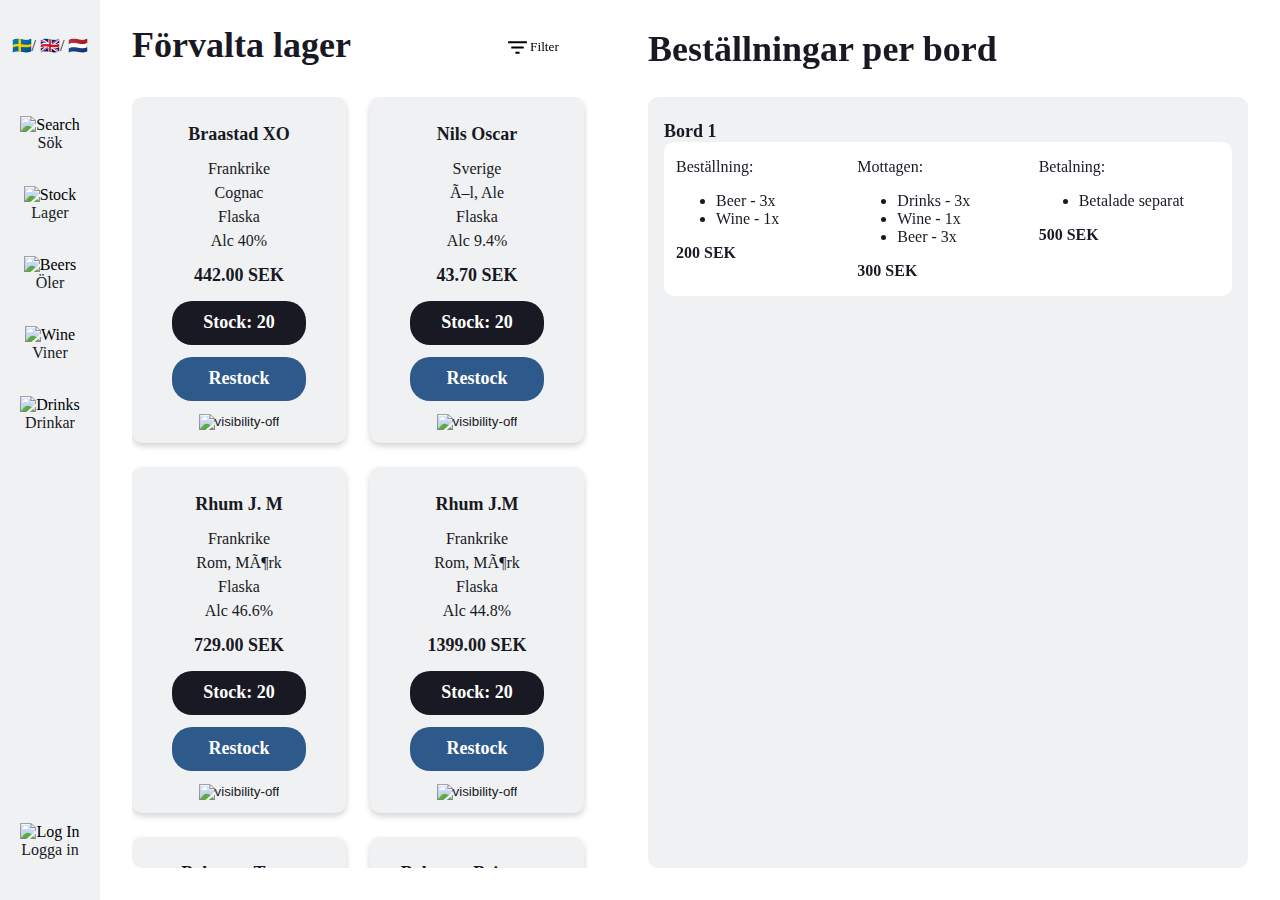
==== commit c40b7605: "almost done with merge" ====
--- a/index.html
+++ b/index.html
@@ -78,11 +78,42 @@
         </div>
       </div>
 
-      <div class="nav_login">
-        <div class="nav_button_div">
+      <div class="nav_bottom_buttons">
+        <!-- Account -->
+        <div id="account_symbol" class="nav_button_div">
+          <img
+            src="assets/account_symbol.svg"
+            alt="Account"
+            width="30"
+            height="30"
+          />
+          <p id="nav_header_account"></p>
+          <button
+            class="nav_button"
+            id="account_button"
+            data-text="account-header"
+          ></button>
+        </div>
+        <!-- Fetch -->
+        <div id="fetch_symbol" class="nav_button_div">
+          <img src="assets/fetch_key.svg" alt="Fetch key" />
+          <p id="nav_header_fetch"></p>
+          <button
+            class="nav_button"
+            id="fetch_button"
+            data-text="fetch-header"
+            onclick="generateCombination()"
+          ></button>
+        </div>
+        <!-- Login -->
+        <div id="login_symbol" class="nav_button_div">
           <img src="assets/login_symbol.svg" alt="Log In" />
           <p id="nav_header_login"></p>
-          <button id="login_button"></button>
+          <button
+            class="nav_button"
+            id="login_button"
+            data-text="login-header"
+          ></button>
         </div>
       </div>
     </div>
@@ -109,6 +140,29 @@
         <div class="text-header" id="drink-header">
           <h1 id="page_header_drinks"></h1>
           <h1 id="manager_page_header_drinks"></h1>
+        </div>
+
+        <div class="filter-container">
+          <button id="filter-button">
+            <img src="assets/filter.svg" height="25px" width="25px" />
+            <span>Filter</span>
+          </button>
+          <div id="list-container">
+            <ul class="filter-list">
+              <li>
+                <input type="checkbox" name="item1" value="Item 1" />
+                <p id="text_gluten"></p>
+              </li>
+              <li>
+                <input type="checkbox" name="item2" value="Item 2" />
+                <p id="text_vegan"></p>
+              </li>
+              <li>
+                <input type="checkbox" name="item3" value="Item 3" />
+                <p id="text_alcfree"></p>
+              </li>
+            </ul>
+          </div>
         </div>
       </div>
       <!-- JSON content -->
@@ -169,15 +223,15 @@
       </div>
     </div>
 
-    <div class="loginpage">
+    <div class="text-header" id="login-header">
       <div class="LogInBox">
-        <h1>Log In</h1>
+        <h1 id="loginpage_header"></h1>
 
         <form id="login">
           <p>E-mail</p>
           <input type="text" class="mail" id="mail" name="mail" />
 
-          <p>Password</p>
+          <p id="login_password"></p>
           <input
             type="password"
             class="password"
@@ -186,13 +240,40 @@
           />
 
           <input
-            type="submit"
+            type="button"
             class="LogInButton"
-            value="Submit"
-            onclick="login()"
+            value="Log in"
+            id="login-button"
           />
         </form>
       </div>
     </div>
+
+    <!--Fetch drinks code page-->
+    <div class="text-header" , id="fetch-header">
+      <div class="fetchbox">
+        <img
+          src="assets/fetch_key.svg"
+          alt="Key"
+          id="key_symbol"
+          width="80"
+          height="80"
+        />
+
+        <h1 id="fetch_header"></h1>
+        <!-- Randomize a 4 number code-->
+        <p id="output"></p>
+        <!-- paragraph to display the output of the JavaScript function -->
+
+        <p id="fetch_prompt"></p>
+      </div>
+    </div>
+
+    <!-- Account page -->
+    <div class="text-header" , id="account-header">
+      <div class="accountbox">
+        <img src="assets/account_symbol.svg" width="80" height="80" />
+      </div>
+    </div>
   </body>
 </html>
--- a/main.css
+++ b/main.css
@@ -88,8 +88,7 @@
   position: fixed;
   top: 0;
   left: 0;
-  overflow-x: hidden;
-  float: left;
+  overflow: hidden;
 }
 
 @media screen and (min-width: 1000px) {
@@ -109,16 +108,13 @@
   display: flex;
   flex-flow: column nowrap;
   align-items: center;
-  gap: 24px;
-}
-
-/* The class for the log in button, since it is placed at the bottom of the nav bar */
-.nav_login {
-  display: flex;
-  flex-flow: row nowrap;
-  align-items: center;
+}
+
+.nav_bottom_buttons {
+  display: flex;
+  flex-flow: column nowrap;
   position: absolute;
-  bottom: 32px;
+  bottom: 24px;
 }
 
 /* The buttons in the nav bar */
@@ -126,17 +122,27 @@
   display: flex;
   flex-flow: column nowrap;
   align-items: center;
+  justify-content: center;
+  text-align: center;
   width: 80px;
-  height: 50px;
+  height: 70px;
 }
 
 .nav_button_div button {
-  position: absolute;
+  position: fixed;
   height: 70px;
   width: 80px;
   display: flex;
   align-items: center;
-  transform: translate(0px, -20px);
+}
+
+@media screen and (min-width: 1000px) {
+  .nav_button_div {
+    width: 100px;
+  }
+  .nav_button_div button {
+    width: 100px;
+  }
 }
 
 /*customer screen deal button visible, manager screen stock button visible */
@@ -810,3 +816,139 @@
     display: none;
   }
 }
+
+/*login stuff */
+.LogInBox,
+.fetchbox {
+  /*The div which centers the log in content*/
+  display: flex;
+  flex-flow: column nowrap;
+  align-items: center;
+}
+.mail {
+  /*The box where the user types in the email adress*/
+  background-color: var(--offwhite);
+  width: 420px;
+  height: 50px;
+  border-radius: 10px;
+  box-shadow: 5px 5px var(--mildgray);
+}
+.password {
+  /*The box where the user types in the password*/
+  background-color: var(--offwhite);
+  width: 420px;
+  height: 50px;
+  border-radius: 10px;
+  box-shadow: 5px 5px var(--mildgray);
+}
+
+.LogInButton {
+  /* The Log In Button whihch you press to commit your login*/
+  background-color: var(--darkblue);
+  width: 200px;
+  height: 50px;
+  border-radius: 10px;
+  box-shadow: 5px 5px var(--mildgray);
+  color: var(--white);
+  text-align: center;
+  margin: 30px auto;
+}
+
+#login-header,
+#fetch-header,
+#account-header {
+  /* This is the div for the whole login and fetch page*/
+  background-color: var(--white);
+  position: fixed;
+  z-index: 1;
+  left: 80px;
+  top: 0;
+  width: 92.1875%;
+  height: 100%;
+  display: none;
+  justify-content: center;
+  align-items: center;
+}
+
+#fetch_symbol {
+  visibility: hidden;
+  text-align: center;
+}
+
+#login {
+  gap: 10px;
+}
+
+#account_symbol {
+  z-index: 1;
+  position: absolute;
+  bottom: 0;
+  visibility: hidden;
+}
+
+/* #fetch_symbol,
+#login,
+#account_symbol {
+  display: flex;
+  flex-flow: column wrap;
+  align-items: center;
+} */
+
+/*filter stuff */
+.filter-container {
+  display: flex;
+  position: absolute;
+  right: 24px;
+  top: 32px;
+  height: auto;
+  width: 120px;
+  justify-content: center;
+}
+#filter-button {
+  display: flex;
+  justify-content: center;
+  align-items: center;
+  height: 30px;
+  position: absolute;
+  top: 0;
+  border-top-right-radius: 10px;
+  border-top-left-radius: 10px;
+  width: 100%;
+}
+.filter-list {
+  list-style-type: none;
+  padding: 0;
+  margin-top: 35px;
+  text-align: center;
+  padding-left: 10px;
+}
+.filter-list li {
+  display: inline-flex;
+  width: 100px;
+  height: 30px;
+  text-align: center;
+  align-items: center;
+}
+
+.filter-list li p {
+  font-size: 10px;
+  color: black;
+}
+#list-container {
+  background-color: var(--white);
+  width: 100%;
+  border-radius: 10px;
+  visibility: hidden;
+  -webkit-box-shadow: 0px 5px 15px 5px rgba(0, 0, 0, 0.3);
+  box-shadow: 0px 5px 15px 5px rgba(0, 0, 0, 0.3);
+}
+
+.deal-category {
+  display: flex;
+}
+
+.beer-category,
+.wine-category,
+.drink-category {
+  display: none;
+}
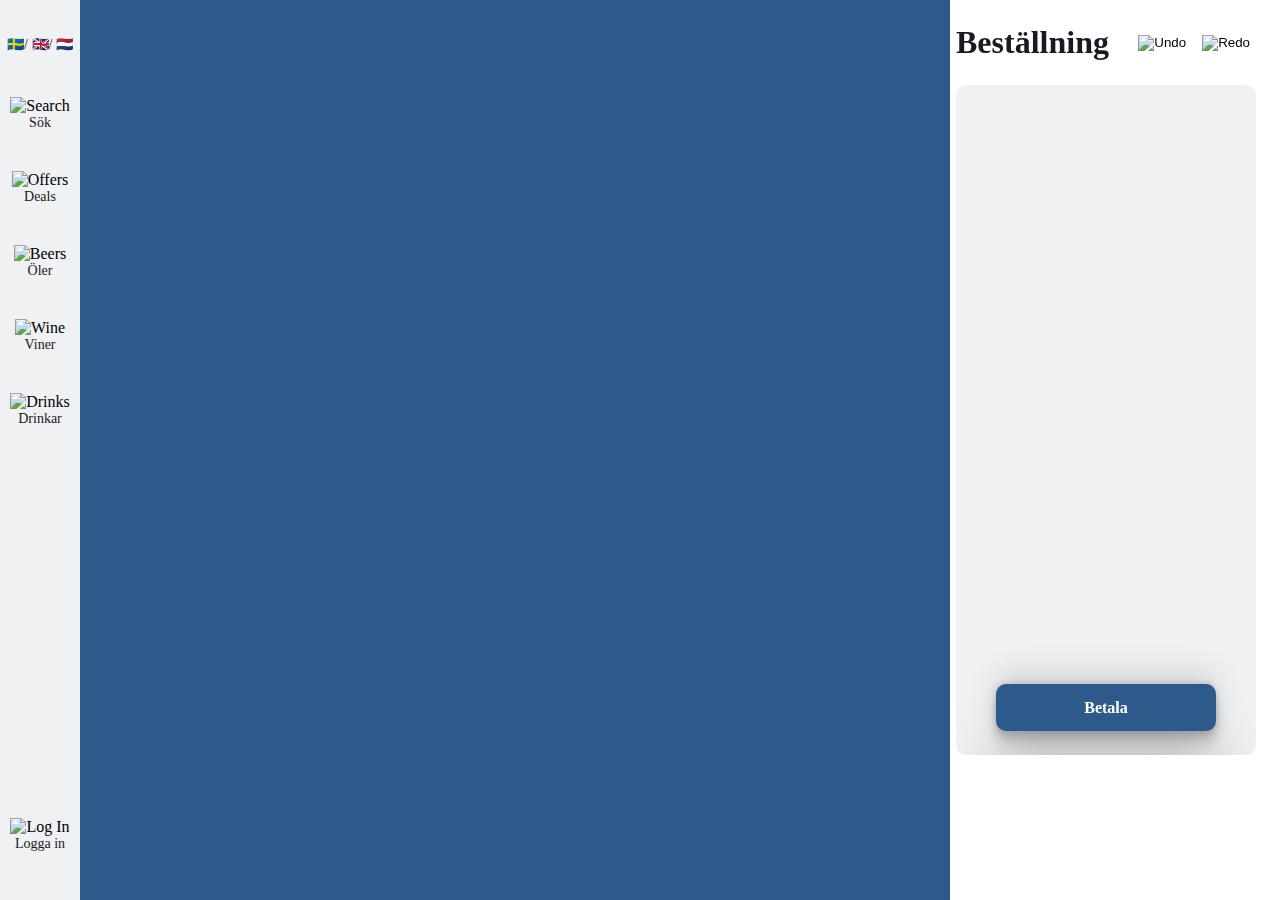
==== commit 099e4b07: "Changes" ====
--- a/index.html
+++ b/index.html
@@ -36,16 +36,6 @@
             data-text="deal-header"
           ></button>
         </div>
-        <!--Manager stock-->
-        <div id="stock_symbol" class="nav_button_div">
-          <img src="assets/inventory_black_24dp.svg" alt="Stock" />
-          <p id="manager_nav_header_stock"></p>
-          <button
-            class="nav_button"
-            id="stock_button"
-            data-text="deal-header"
-          ></button>
-        </div>
         <!--Beers-->
         <div id="beer_symbol" class="nav_button_div">
           <img src="assets/beer_symbol.svg" alt="Beers" />
@@ -78,42 +68,11 @@
         </div>
       </div>
 
-      <div class="nav_bottom_buttons">
-        <!-- Account -->
-        <div id="account_symbol" class="nav_button_div">
-          <img
-            src="assets/account_symbol.svg"
-            alt="Account"
-            width="30"
-            height="30"
-          />
-          <p id="nav_header_account"></p>
-          <button
-            class="nav_button"
-            id="account_button"
-            data-text="account-header"
-          ></button>
-        </div>
-        <!-- Fetch -->
-        <div id="fetch_symbol" class="nav_button_div">
-          <img src="assets/fetch_key.svg" alt="Fetch key" />
-          <p id="nav_header_fetch"></p>
-          <button
-            class="nav_button"
-            id="fetch_button"
-            data-text="fetch-header"
-            onclick="generateCombination()"
-          ></button>
-        </div>
-        <!-- Login -->
-        <div id="login_symbol" class="nav_button_div">
+      <div class="nav_login">
+        <div class="nav_button_div">
           <img src="assets/login_symbol.svg" alt="Log In" />
           <p id="nav_header_login"></p>
-          <button
-            class="nav_button"
-            id="login_button"
-            data-text="login-header"
-          ></button>
+          <button id="login_button"></button>
         </div>
       </div>
     </div>
@@ -124,45 +83,18 @@
       <div class="title_category">
         <div class="text-header" id="deal-header">
           <h1 id="page_header"></h1>
-          <h1 id="manager_page_header"></h1>
         </div>
 
         <div class="text-header" id="beer-header">
           <h1 id="page_header_beers"></h1>
-          <h1 id="manager_page_header_beers"></h1>
         </div>
 
         <div class="text-header" id="wine-header">
           <h1 id="page_header_wines"></h1>
-          <h1 id="manager_page_header_wines"></h1>
         </div>
 
         <div class="text-header" id="drink-header">
           <h1 id="page_header_drinks"></h1>
-          <h1 id="manager_page_header_drinks"></h1>
-        </div>
-
-        <div class="filter-container">
-          <button id="filter-button">
-            <img src="assets/filter.svg" height="25px" width="25px" />
-            <span>Filter</span>
-          </button>
-          <div id="list-container">
-            <ul class="filter-list">
-              <li>
-                <input type="checkbox" name="item1" value="Item 1" />
-                <p id="text_gluten"></p>
-              </li>
-              <li>
-                <input type="checkbox" name="item2" value="Item 2" />
-                <p id="text_vegan"></p>
-              </li>
-              <li>
-                <input type="checkbox" name="item3" value="Item 3" />
-                <p id="text_alcfree"></p>
-              </li>
-            </ul>
-          </div>
         </div>
       </div>
       <!-- JSON content -->
@@ -173,8 +105,7 @@
     <div class="page_order">
       <!--Orderbox header-->
       <div class="order_header">
-        <h1 id="order_header" class="customer_order_header"></h1>
-        <h1 id="manager_order_header" class="manager_order_header"></h1>
+        <h1 id="order_header"></h1>
         <div class="controls_undo-redo">
           <button id="undo_button">
             <img src="assets/undo_FILL0_wght400_GRAD0_opsz48.svg" alt="Undo" />
@@ -187,51 +118,22 @@
       <!--Orderbox items-->
       <div class="order_box">
         <div class="dropzone" id="dropTarget"></div>
-        <div class="manager_order_view">
-          <h2 id="manager_orders_table_1"></h2>
-          <div class="manager_order">
-            <div class="manager_order_section">
-              <p id="manager_orders_order"></p>
-              <ul>
-                <li>Beer - 3x</li>
-                <li>Wine - 1x</li>
-              </ul>
-              <p><b>200 SEK</b></p>
-            </div>
-            <div class="manager_order_section">
-              <p id="manager_orders_received"></p>
-              <ul>
-                <li>Drinks - 3x</li>
-                <li>Wine - 1x</li>
-                <li>Beer - 3x</li>
-              </ul>
-              <p><b>300 SEK</b></p>
-            </div>
-            <div class="manager_order_section">
-              <p id="manager_orders_payment"></p>
-              <ul>
-                <li id="manager_orders_payment_type"></li>
-              </ul>
-              <p><b>500 SEK</b></p>
-            </div>
-          </div>
-        </div>
         <!--Page order pay button-->
-        <button class="order_button">
+        <button onclick="openCheckout()" class="order_button">
           <h2 id="order_pay"></h2>
         </button>
       </div>
     </div>
 
-    <div class="text-header" id="login-header">
+    <div class="loginpage">
       <div class="LogInBox">
-        <h1 id="loginpage_header"></h1>
+        <h1>Log In</h1>
 
         <form id="login">
           <p>E-mail</p>
           <input type="text" class="mail" id="mail" name="mail" />
 
-          <p id="login_password"></p>
+          <p>Password</p>
           <input
             type="password"
             class="password"
@@ -240,40 +142,19 @@
           />
 
           <input
-            type="button"
+            type="submit"
             class="LogInButton"
-            value="Log in"
-            id="login-button"
+            value="Submit"
+            onclick="login()"
           />
         </form>
       </div>
     </div>
+ <!--Check out page-->
+    <div class="checkout_page">
 
-    <!--Fetch drinks code page-->
-    <div class="text-header" , id="fetch-header">
-      <div class="fetchbox">
-        <img
-          src="assets/fetch_key.svg"
-          alt="Key"
-          id="key_symbol"
-          width="80"
-          height="80"
-        />
 
-        <h1 id="fetch_header"></h1>
-        <!-- Randomize a 4 number code-->
-        <p id="output"></p>
-        <!-- paragraph to display the output of the JavaScript function -->
-
-        <p id="fetch_prompt"></p>
-      </div>
     </div>
 
-    <!-- Account page -->
-    <div class="text-header" , id="account-header">
-      <div class="accountbox">
-        <img src="assets/account_symbol.svg" width="80" height="80" />
-      </div>
-    </div>
   </body>
-</html>
+</html>--- a/main.css
+++ b/main.css
@@ -45,35 +45,11 @@
   color: var(--darkblue);
 }
 
-p,
-li {
+p {
   font-family: "poppins-regular";
   font-size: 14px;
   color: var(--darkblue);
   margin: 0;
-}
-
-@media screen and (min-width: 1000px) {
-  h1 {
-    font-family: "poppins-semibold";
-    font-size: 36px;
-    color: var(--darkblue);
-  }
-
-  h2,
-  h3 {
-    font-family: "poppins-medium";
-    font-size: 18px;
-    color: var(--darkblue);
-  }
-
-  p,
-  li {
-    font-family: "poppins-medium";
-    font-size: 16px;
-    color: var(--darkblue);
-    margin: 0;
-  }
 }
 
 /* Nav Bar */
@@ -88,13 +64,8 @@
   position: fixed;
   top: 0;
   left: 0;
-  overflow: hidden;
-}
-
-@media screen and (min-width: 1000px) {
-  .nav_bar {
-    width: 100px;
-  }
+  overflow-x: hidden;
+  float: left;
 }
 
 /* The text style in the nav bar */
@@ -108,13 +79,15 @@
   display: flex;
   flex-flow: column nowrap;
   align-items: center;
-}
-
-.nav_bottom_buttons {
-  display: flex;
-  flex-flow: column nowrap;
-  position: absolute;
-  bottom: 24px;
+  gap: 24px;
+}
+
+/* The class for the log in button, since it is placed at the bottom of the nav bar */
+.nav_login {
+  position: absolute;
+  bottom: 32px;
+  left: 0;
+  right: 0;
 }
 
 /* The buttons in the nav bar */
@@ -122,44 +95,17 @@
   display: flex;
   flex-flow: column nowrap;
   align-items: center;
-  justify-content: center;
-  text-align: center;
   width: 80px;
-  height: 70px;
+  height: 50px;
 }
 
 .nav_button_div button {
-  position: fixed;
+  position: absolute;
   height: 70px;
   width: 80px;
   display: flex;
   align-items: center;
-}
-
-@media screen and (min-width: 1000px) {
-  .nav_button_div {
-    width: 100px;
-  }
-  .nav_button_div button {
-    width: 100px;
-  }
-}
-
-/*customer screen deal button visible, manager screen stock button visible */
-#deal_symbol {
-  display: flex;
-}
-#stock_symbol {
-  display: none;
-}
-
-@media screen and (min-width: 1000px) {
-  #deal_symbol {
-    display: none;
-  }
-  #stock_symbol {
-    display: flex;
-  }
+  transform: translate(0px, -20px);
 }
 
 /* The page content div */
@@ -167,20 +113,9 @@
   position: relative;
   left: calc(80px + 24px);
   top: 0;
-  width: calc(100% - 300px - 80px - 24px - 24px - 24px);
+  width: 600px;
   height: 100%;
   overflow: hidden;
-}
-
-@media screen and (min-width: 1000px) {
-  .page_content {
-    position: relative;
-    left: calc(100px + 32px);
-    top: 0;
-    width: calc(100% - 600px - 100px - 32px - 32px - 32px);
-    height: 100%;
-    overflow: hidden;
-  }
 }
 
 .title_category {
@@ -188,61 +123,29 @@
   margin-bottom: 24px;
   height: 49px;
 }
+
+.text-header {
+  position: absolute;
+  display: none;
+}
+#deal-header {
+  display: block;
+}
+
 .title_category h1 {
   margin: 0;
-}
-
-.text-header {
-  position: absolute;
-  display: none;
-}
-
-#deal-header,
-#page_header,
-#page_header_beers,
-#page_header_wines,
-#page_header_drinks {
-  display: block;
-}
-
-#manager_page_header,
-#manager_page_header_beers,
-#manager_page_header_wines,
-#manager_page_header_drinks {
-  display: none;
-}
-
-@media screen and (min-width: 1000px) {
-  #page_header,
-  #page_header_beers,
-  #page_header_wines,
-  #page_header_drinks {
-    display: none;
-  }
-
-  #manager_page_header,
-  #manager_page_header_beers,
-  #manager_page_header_wines,
-  #manager_page_header_drinks {
-    display: block;
-  }
 }
 
 .item_grid {
   align-content: flex-start;
   background-color: white;
-  height: calc(100vh - 97px - 32px);
+  height: 669px;
+  margin-bottom: 32px;
   border-radius: 10px;
   display: flex;
   flex-flow: row wrap;
   gap: 16px;
   overflow-y: scroll;
-}
-
-@media screen and (min-width: 1000px) {
-  .item_grid {
-    gap: 24px;
-  }
 }
 
 .card_button {
@@ -257,46 +160,6 @@
   text-align: center;
 }
 
-.manager_card_button {
-  display: none;
-}
-
-@media screen and (min-width: 1000px) {
-  .card_button {
-    display: none;
-  }
-  .manager_card_button {
-    display: flex;
-    flex-flow: column nowrap;
-    justify-content: center;
-    align-items: center;
-    gap: 12px;
-  }
-
-  .button_stock,
-  .button_refill {
-    width: calc(110px + (2 * 12px));
-    height: calc(32px + (2 * 6px));
-    border-radius: 20px;
-    text-align: center;
-  }
-  .button_stock h2,
-  .button_refill h2 {
-    color: var(--white);
-    font-family: "poppins-medium";
-    margin: 0;
-  }
-  .button_stock {
-    background-color: var(--darkblue);
-  }
-  .button_refill {
-    background-color: var(--blue);
-  }
-  .button_disable {
-    color: var(--darkblue);
-  }
-}
-
 .card_button-icon {
   width: 24px;
   height: 24px;
@@ -322,8 +185,8 @@
   background-color: var(--darkblue);
 }
 
-/* The class for the whole button */
 .ButtonItem {
+  /* The class for the whole button */
   background-color: var(--offwhite);
   height: auto;
   border-radius: 10px;
@@ -336,27 +199,21 @@
     rgba(239, 241, 243, 0.33) 0px 3px 6px;
 }
 
-@media screen and (min-width: 1000px) {
-  .ButtonItem {
-    width: 190px;
-  }
-}
-
-/* The text that the product names are written in, such as "Heineken". Also, the prize should be written in this text. This should be connected to a database with the different beverages in some way */
 .ButtonHeadline {
+  /* The text that the product names are written in, such as "Heineken". Also, the prize should be written in this text. This should be connected to a database with the different beverages in some way */
   text-align: center;
 }
 
-/* This is the styling of the text that describes every product (i.e., alc %). This should be connected to a database */
 .ButtonBodyText {
+  /* This is the styling of the text that describes every product (i.e., alc %). This should be connected to a database */
   text-align: center;
   display: flex;
   flex-flow: column nowrap;
   gap: 6px;
 }
 
-/* The button for adding an item into the order */
 .AddButton {
+  /* The button for adding an item into the order */
   background-color: var(--blue);
 }
 
@@ -365,17 +222,7 @@
   right: 24px;
   top: 0;
   width: 300px;
-  height: 100vh;
-}
-
-@media screen and (min-width: 1000px) {
-  .page_order {
-    position: fixed;
-    right: 32px;
-    top: 0;
-    width: 600px;
-    height: 100%;
-  }
+  height: 100%;
 }
 
 .order_header {
@@ -386,29 +233,6 @@
   gap: 16px;
   margin-top: 24px;
   margin-bottom: 24px;
-  height: 49px;
-}
-
-.customer_order_header,
-.customer_page_header {
-  display: block;
-}
-
-.manager_order_header,
-.manager_page_header {
-  display: none;
-}
-
-/* change viewport later to 2560 */
-@media screen and (min-width: 1000px) {
-  .customer_order_header,
-  .customer_page_header {
-    display: none;
-  }
-  .manager_order_header,
-  .manager_page_header {
-    display: block;
-  }
 }
 
 .order_box {
@@ -417,38 +241,9 @@
   justify-content: space-between;
   overflow-y: scroll;
   background-color: var(--offwhite);
-  height: calc(100vh - 97px - 32px);
+  height: 670px;
   width: 300px;
   border-radius: 10px;
-}
-
-.manager_order_view {
-  display: none;
-}
-
-@media screen and (min-width: 1000px) {
-  .order_box {
-    width: 600px;
-  }
-  .manager_order_view {
-    display: block;
-    padding: 24px 16px;
-  }
-  .manager_order_view h2 {
-    margin: 0;
-  }
-  .manager_order {
-    display: flex;
-    flex-flow: row nowrap;
-    background-color: var(--white);
-    border-radius: 10px;
-    padding: 16px 12px;
-  }
-  .manager_order .manager_order_section {
-    display: flex;
-    flex-flow: column nowrap;
-    width: calc(100% / 3);
-  }
 }
 
 .order_item {
@@ -490,16 +285,11 @@
     rgba(0, 0, 0, 0.17) 0px 12px 13px, rgba(0, 0, 0, 0.09) 0px -3px 5px;
 }
 
-@media screen and (min-width: 1000px) {
-  .order_button {
-    display: none;
-  }
-}
-
 .order_button h2 {
   color: var(--white);
 }
 
+/* A way to get the h3 inside the class */
 .item_text h3 {
   margin: 0;
 }
@@ -520,12 +310,6 @@
   height: 32px;
 }
 
-@media screen and (min-width: 1000px) {
-  .controls_undo-redo {
-    display: none;
-  }
-}
-
 .order_header h1 {
   margin: 0;
 }
@@ -536,17 +320,110 @@
 }
 
 button {
+  /*Change this to make buttons visable*/
   border: none;
   background-color: transparent;
 }
-
-/*control buttons for items in orderbox*/
 .order_controls {
+  /*control buttons for items in orderbox*/
   display: flex;
   align-items: center;
   float: right;
   padding-right: 15px;
   padding-bottom: 15px;
+}
+
+#total_order_price {
+  /*Checkout button*/
+  z-index: 1;
+  border: none;
+  font-family: "poppins-semibold";
+  font-size: 14px;
+  color: var(--white);
+  background-color: var(--blue);
+  height: 50px;
+  width: 220px;
+  position: absolute;
+  margin: auto;
+  transform: translate(735px, -70px);
+
+  border-radius: 10px;
+
+  box-shadow: rgba(0, 0, 0, 0.25) 0px 54px 55px,
+    rgba(0, 0, 0, 0.12) 0px -12px 30px, rgba(0, 0, 0, 0.12) 0px 4px 6px,
+    rgba(0, 0, 0, 0.17) 0px 12px 13px, rgba(0, 0, 0, 0.09) 0px -3px 5px;
+}
+
+#name_id {
+  font-family: "poppins-semibold";
+}
+
+#serving_size {
+  margin-top: -10px;
+  font-size: 12px;
+}
+
+#item_price {
+  font-family: "poppins-bold";
+  margin-top: -5px;
+  font-size: 14px;
+}
+
+#remove_item,
+#remove_item img {
+  height: 25px;
+  width: 25px;
+  position: absolute;
+  top: -5px;
+  right: 3px;
+  display: flex;
+  justify-content: center;
+  align-items: center;
+}
+#decrease_item_qty,
+#increase_item_qty {
+  background-color: var(--mildgray);
+  height: 25px;
+  width: 25px;
+  display: flex;
+  justify-content: center;
+  align-items: center;
+}
+#decrease_item_qty {
+  border-top-left-radius: 5px;
+  border-bottom-left-radius: 5px;
+}
+#increase_item_qty {
+  border-top-right-radius: 5px;
+  border-bottom-right-radius: 5px;
+}
+#decrease_item_qty img,
+#increase_item_qty img {
+  height: 20px;
+  width: 20px;
+}
+
+#item_qty {
+  background-color: var(--white);
+  height: 25px;
+  width: 20px;
+  display: flex;
+  justify-content: center;
+  align-items: center;
+}
+
+#total_item_price {
+  font-family: "poppins-bold";
+  font-size: 18px;
+  position: absolute;
+  top: 40px;
+  right: 25px;
+}
+
+#item_qty {
+  padding-left: 10px;
+  padding-right: 10px;
+  width: auto;
 }
 
 hr {
@@ -561,8 +438,9 @@
   font-family: "poppins-regular";
 }
 
-/*The div which centers the log in content*/
 .LogInBox {
+  /*The div which centers the log in content*/
+  /* padding-left: 330px; */
   padding-top: 100px;
   display: flex;
   flex-flow: column;
@@ -572,8 +450,8 @@
   align-items: center;
 }
 
-/*The box where the user types in the email adress*/
 .mail {
+  /*The box where the user types in the email adress*/
   background-color: var(--offwhite);
   width: 420px;
   height: 50px;
@@ -581,8 +459,8 @@
   box-shadow: 5px 5px var(--mildgray);
 }
 
-/*The box where the user types in the password*/
 .password {
+  /*The box where the user types in the password*/
   background-color: var(--offwhite);
   width: 420px;
   height: 50px;
@@ -590,8 +468,8 @@
   box-shadow: 5px 5px var(--mildgray);
 }
 
-/* The Log In Button whihch you press to commit your login*/
 .LogInButton {
+  /* The Log In Button whihch you press to commit your login*/
   background-color: var(--darkblue);
   width: 200px;
   height: 50px;
@@ -602,8 +480,9 @@
   margin: 30px auto;
 }
 
-/* This is the div for the whole login page */
 .loginpage {
+  /* This is the div for the whole login page */
+  /*display: none;*/
   background-color: var(--white);
   position: absolute;
   z-index: 1;
@@ -639,9 +518,8 @@
   border: none;
   background-color: transparent;
 }
-
-/*control buttons for items in orderbox*/
 .order_controls {
+  /*control buttons for items in orderbox*/
   display: flex;
   align-items: center;
   float: right;
@@ -649,54 +527,8 @@
   padding-bottom: 15px;
 }
 
-hr {
-  transform: translateX(-25px);
-  border: none;
-  border-top: 1px dashed var(--mildgray);
-  background-color: var(--offwhite);
-  height: 1px;
-  width: 300px;
-}
-span {
-  font-family: "poppins-regular";
-}
-
-.LogInBox {
-  margin: 0 auto;
-}
-
-.ItemNameOrder {
-  font-family: "poppins-semibold";
-  font-size: 16px;
-  padding-left: 10px;
-}
-
-.DescriptionOrder {
-  font-family: "poppins-regular";
-  font-size: 16px;
-  padding-left: 10px;
-}
-.Item {
-  margin-left: 25px;
-  position: relative;
-}
-
-button {
-  border: none;
-  background-color: transparent;
-}
-
-/*control buttons for items in orderbox*/
-.order_controls {
-  display: flex;
-  align-items: center;
-  float: right;
-  padding-right: 15px;
-  padding-bottom: 15px;
-}
-
-/*Checkout button*/
 #total_order_price {
+  /*Checkout button*/
   z-index: 1;
   border: none;
   font-family: "poppins-semibold";
@@ -708,7 +540,9 @@
   position: absolute;
   margin: auto;
   transform: translate(735px, -70px);
-  border-radius: 10px;
+
+  border-radius: 10px;
+
   box-shadow: rgba(0, 0, 0, 0.25) 0px 54px 55px,
     rgba(0, 0, 0, 0.12) 0px -12px 30px, rgba(0, 0, 0, 0.12) 0px 4px 6px,
     rgba(0, 0, 0, 0.17) 0px 12px 13px, rgba(0, 0, 0, 0.09) 0px -3px 5px;
@@ -801,9 +635,155 @@
 .LogInBox {
   margin: 0 auto;
 }
+
+#Arrow {
+  padding-left: 100px;
+}
+
+.ItemNameOrder {
+  font-family: "poppins-semibold";
+  font-size: 16px;
+  padding-left: 10px;
+}
+
+.DescriptionOrder {
+  font-family: "poppins-regular";
+  font-size: 16px;
+  padding-left: 10px;
+}
+.Item {
+  margin-left: 25px;
+  position: relative;
+}
+
+button {
+  border: none;
+  background-color: transparent;
+}
+.order_controls {
+  /*control buttons for items in orderbox*/
+  display: flex;
+  align-items: center;
+  float: right;
+  padding-right: 15px;
+  padding-bottom: 15px;
+}
+
+#total_order_price {
+  /*Checkout button*/
+  z-index: 1;
+  border: none;
+  font-family: "poppins-semibold";
+  font-size: 14px;
+  color: var(--white);
+  background-color: var(--blue);
+  height: 50px;
+  width: 220px;
+  position: absolute;
+  margin: auto;
+  transform: translate(735px, -70px);
+
+  border-radius: 10px;
+
+  box-shadow: rgba(0, 0, 0, 0.25) 0px 54px 55px,
+    rgba(0, 0, 0, 0.12) 0px -12px 30px, rgba(0, 0, 0, 0.12) 0px 4px 6px,
+    rgba(0, 0, 0, 0.17) 0px 12px 13px, rgba(0, 0, 0, 0.09) 0px -3px 5px;
+}
+
+#name_id {
+  font-family: "poppins-semibold";
+}
+
+#serving_size {
+  margin-top: -10px;
+  font-size: 12px;
+}
+
+#item_price {
+  font-family: "poppins-bold";
+  margin-top: -5px;
+  font-size: 14px;
+}
+
+#remove_item,
+#remove_item img {
+  height: 25px;
+  width: 25px;
+  position: absolute;
+  top: -5px;
+  right: 3px;
+  display: flex;
+  justify-content: center;
+  align-items: center;
+}
+#decrease_item_qty,
+#increase_item_qty {
+  background-color: var(--mildgray);
+  height: 25px;
+  width: 25px;
+  display: flex;
+  justify-content: center;
+  align-items: center;
+}
+#decrease_item_qty {
+  border-top-left-radius: 5px;
+  border-bottom-left-radius: 5px;
+}
+#increase_item_qty {
+  border-top-right-radius: 5px;
+  border-bottom-right-radius: 5px;
+}
+#decrease_item_qty img,
+#increase_item_qty img {
+  height: 20px;
+  width: 20px;
+}
+
+#item_qty {
+  background-color: var(--white);
+  height: 25px;
+  width: 20px;
+  display: flex;
+  justify-content: center;
+  align-items: center;
+}
+
+#total_item_price {
+  font-family: "poppins-bold";
+  font-size: 18px;
+  position: absolute;
+  top: 40px;
+  right: 25px;
+}
+
+#item_qty {
+  padding-left: 10px;
+  padding-right: 10px;
+  width: auto;
+}
+
+hr {
+  transform: translateX(-25px);
+  border: none;
+  border-top: 1px dashed var(--mildgray);
+  background-color: var(--offwhite);
+  height: 1px;
+  width: 300px;
+}
+span {
+  font-family: "poppins-regular";
+}
+
+.LogInBox {
+  margin: 0 auto;
+}
 #login {
   display: flex;
   flex-flow: column wrap;
+}
+
+#Arrow {
+  padding-left: 100px;
 }
 
 #dropTarget {
@@ -811,144 +791,14 @@
   overflow-y: scroll;
 }
 
-@media screen and (min-width: 1000px) {
-  #dropTarget {
-    display: none;
-  }
-}
-
-/*login stuff */
-.LogInBox,
-.fetchbox {
-  /*The div which centers the log in content*/
-  display: flex;
-  flex-flow: column nowrap;
-  align-items: center;
-}
-.mail {
-  /*The box where the user types in the email adress*/
-  background-color: var(--offwhite);
-  width: 420px;
-  height: 50px;
-  border-radius: 10px;
-  box-shadow: 5px 5px var(--mildgray);
-}
-.password {
-  /*The box where the user types in the password*/
-  background-color: var(--offwhite);
-  width: 420px;
-  height: 50px;
-  border-radius: 10px;
-  box-shadow: 5px 5px var(--mildgray);
-}
-
-.LogInButton {
-  /* The Log In Button whihch you press to commit your login*/
-  background-color: var(--darkblue);
-  width: 200px;
-  height: 50px;
-  border-radius: 10px;
-  box-shadow: 5px 5px var(--mildgray);
-  color: var(--white);
-  text-align: center;
-  margin: 30px auto;
-}
-
-#login-header,
-#fetch-header,
-#account-header {
-  /* This is the div for the whole login and fetch page*/
-  background-color: var(--white);
-  position: fixed;
-  z-index: 1;
+.checkout_page {
+  
+  height: 100vh;
+  background-color: var(--blue);
+  position: absolute;
+  top: 0px;
   left: 80px;
-  top: 0;
-  width: 92.1875%;
-  height: 100%;
-  display: none;
-  justify-content: center;
-  align-items: center;
-}
-
-#fetch_symbol {
-  visibility: hidden;
-  text-align: center;
-}
-
-#login {
-  gap: 10px;
-}
-
-#account_symbol {
-  z-index: 1;
-  position: absolute;
-  bottom: 0;
-  visibility: hidden;
-}
-
-/* #fetch_symbol,
-#login,
-#account_symbol {
-  display: flex;
-  flex-flow: column wrap;
-  align-items: center;
-} */
-
-/*filter stuff */
-.filter-container {
-  display: flex;
-  position: absolute;
-  right: 24px;
-  top: 32px;
-  height: auto;
-  width: 120px;
-  justify-content: center;
-}
-#filter-button {
-  display: flex;
-  justify-content: center;
-  align-items: center;
-  height: 30px;
-  position: absolute;
-  top: 0;
-  border-top-right-radius: 10px;
-  border-top-left-radius: 10px;
-  width: 100%;
-}
-.filter-list {
-  list-style-type: none;
-  padding: 0;
-  margin-top: 35px;
-  text-align: center;
-  padding-left: 10px;
-}
-.filter-list li {
-  display: inline-flex;
-  width: 100px;
-  height: 30px;
-  text-align: center;
-  align-items: center;
-}
-
-.filter-list li p {
-  font-size: 10px;
-  color: black;
-}
-#list-container {
-  background-color: var(--white);
-  width: 100%;
-  border-radius: 10px;
-  visibility: hidden;
-  -webkit-box-shadow: 0px 5px 15px 5px rgba(0, 0, 0, 0.3);
-  box-shadow: 0px 5px 15px 5px rgba(0, 0, 0, 0.3);
-}
-
-.deal-category {
-  display: flex;
-}
-
-.beer-category,
-.wine-category,
-.drink-category {
-  display: none;
-}
+  right: 330px;
+  z-index: 2;
+  
+}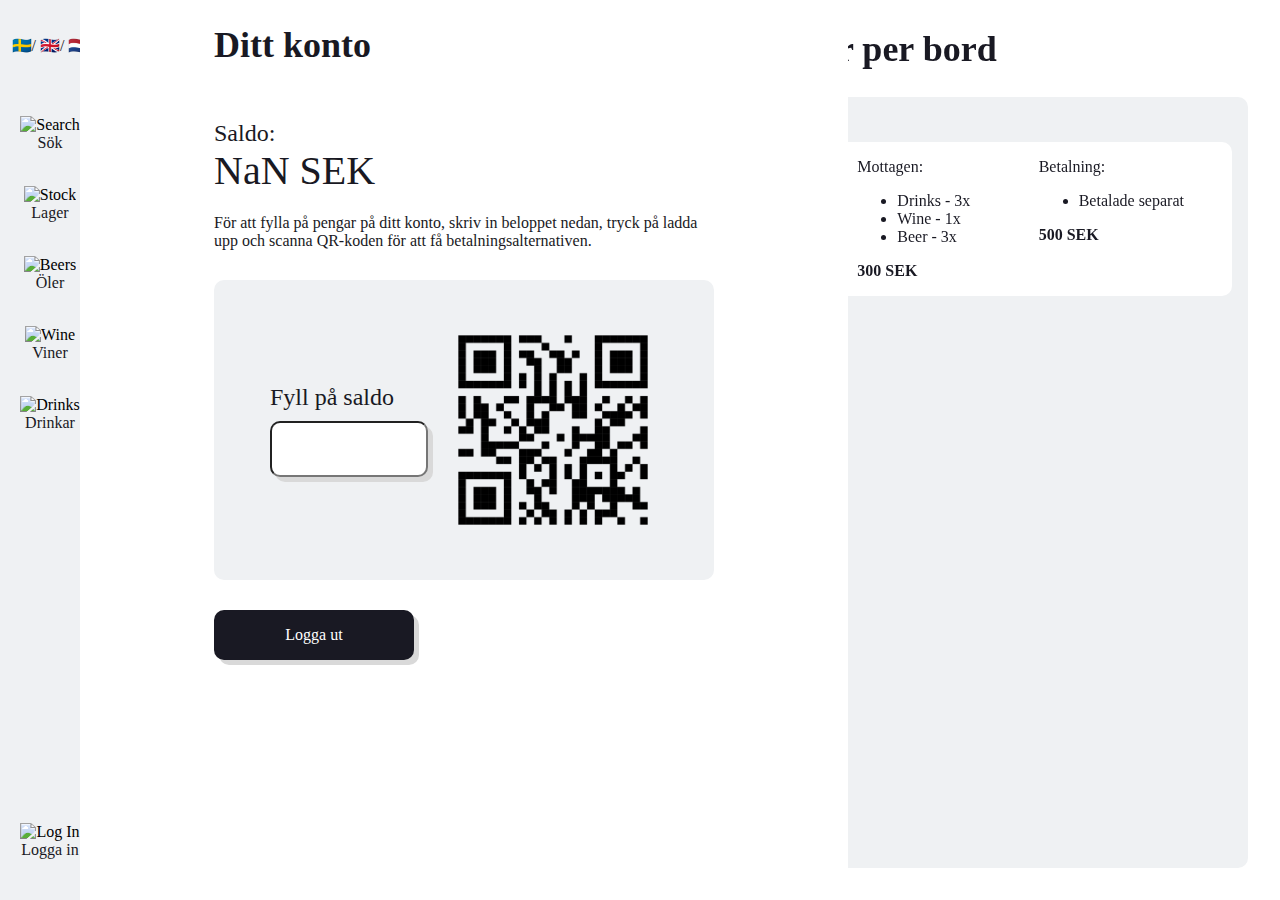
==== commit 403b2781: "Added the account page into main" ====
--- a/index.html
+++ b/index.html
@@ -36,6 +36,16 @@
             data-text="deal-header"
           ></button>
         </div>
+        <!--Manager stock-->
+        <div id="stock_symbol" class="nav_button_div">
+          <img src="assets/inventory_black_24dp.svg" alt="Stock" />
+          <p id="manager_nav_header_stock"></p>
+          <button
+            class="nav_button"
+            id="stock_button"
+            data-text="deal-header"
+          ></button>
+        </div>
         <!--Beers-->
         <div id="beer_symbol" class="nav_button_div">
           <img src="assets/beer_symbol.svg" alt="Beers" />
@@ -68,11 +78,42 @@
         </div>
       </div>
 
-      <div class="nav_login">
-        <div class="nav_button_div">
+      <div class="nav_bottom_buttons">
+        <!-- Account -->
+        <div id="account_symbol" class="nav_button_div">
+          <img
+            src="assets/account_symbol.svg"
+            alt="Account"
+            width="30"
+            height="30"
+          />
+          <p id="nav_header_account"></p>
+          <button
+            class="nav_button"
+            id="account_button"
+            data-text="account-header"
+          ></button>
+        </div>
+        <!-- Fetch -->
+        <div id="fetch_symbol" class="nav_button_div">
+          <img src="assets/fetch_key.svg" alt="Fetch key" />
+          <p id="nav_header_fetch"></p>
+          <button
+            class="nav_button"
+            id="fetch_button"
+            data-text="fetch-header"
+            onclick="generateCombination()"
+          ></button>
+        </div>
+        <!-- Login -->
+        <div id="login_symbol" class="nav_button_div">
           <img src="assets/login_symbol.svg" alt="Log In" />
           <p id="nav_header_login"></p>
-          <button id="login_button"></button>
+          <button
+            class="nav_button"
+            id="login_button"
+            data-text="login-header"
+          ></button>
         </div>
       </div>
     </div>
@@ -83,18 +124,45 @@
       <div class="title_category">
         <div class="text-header" id="deal-header">
           <h1 id="page_header"></h1>
+          <h1 id="manager_page_header"></h1>
         </div>
 
         <div class="text-header" id="beer-header">
           <h1 id="page_header_beers"></h1>
+          <h1 id="manager_page_header_beers"></h1>
         </div>
 
         <div class="text-header" id="wine-header">
           <h1 id="page_header_wines"></h1>
+          <h1 id="manager_page_header_wines"></h1>
         </div>
 
         <div class="text-header" id="drink-header">
           <h1 id="page_header_drinks"></h1>
+          <h1 id="manager_page_header_drinks"></h1>
+        </div>
+
+        <div class="filter-container">
+          <button id="filter-button">
+            <img src="assets/filter.svg" height="25px" width="25px" />
+            <span>Filter</span>
+          </button>
+          <div id="list-container">
+            <ul class="filter-list">
+              <li>
+                <input type="checkbox" name="item1" value="Item 1" />
+                <p id="text_gluten"></p>
+              </li>
+              <li>
+                <input type="checkbox" name="item2" value="Item 2" />
+                <p id="text_vegan"></p>
+              </li>
+              <li>
+                <input type="checkbox" name="item3" value="Item 3" />
+                <p id="text_alcfree"></p>
+              </li>
+            </ul>
+          </div>
         </div>
       </div>
       <!-- JSON content -->
@@ -105,7 +173,8 @@
     <div class="page_order">
       <!--Orderbox header-->
       <div class="order_header">
-        <h1 id="order_header"></h1>
+        <h1 id="order_header" class="customer_order_header"></h1>
+        <h1 id="manager_order_header" class="manager_order_header"></h1>
         <div class="controls_undo-redo">
           <button id="undo_button">
             <img src="assets/undo_FILL0_wght400_GRAD0_opsz48.svg" alt="Undo" />
@@ -118,22 +187,51 @@
       <!--Orderbox items-->
       <div class="order_box">
         <div class="dropzone" id="dropTarget"></div>
+        <div class="manager_order_view">
+          <h2 id="manager_orders_table_1"></h2>
+          <div class="manager_order">
+            <div class="manager_order_section">
+              <p id="manager_orders_order"></p>
+              <ul>
+                <li>Beer - 3x</li>
+                <li>Wine - 1x</li>
+              </ul>
+              <p><b>200 SEK</b></p>
+            </div>
+            <div class="manager_order_section">
+              <p id="manager_orders_received"></p>
+              <ul>
+                <li>Drinks - 3x</li>
+                <li>Wine - 1x</li>
+                <li>Beer - 3x</li>
+              </ul>
+              <p><b>300 SEK</b></p>
+            </div>
+            <div class="manager_order_section">
+              <p id="manager_orders_payment"></p>
+              <ul>
+                <li id="manager_orders_payment_type"></li>
+              </ul>
+              <p><b>500 SEK</b></p>
+            </div>
+          </div>
+        </div>
         <!--Page order pay button-->
-        <button onclick="openCheckout()" class="order_button">
+        <button class="order_button">
           <h2 id="order_pay"></h2>
         </button>
       </div>
     </div>
 
-    <div class="loginpage">
+    <div class="text-header" id="login-header">
       <div class="LogInBox">
-        <h1>Log In</h1>
+        <h1 id="loginpage_header"></h1>
 
         <form id="login">
           <p>E-mail</p>
           <input type="text" class="mail" id="mail" name="mail" />
 
-          <p>Password</p>
+          <p id="login_password"></p>
           <input
             type="password"
             class="password"
@@ -142,19 +240,72 @@
           />
 
           <input
-            type="submit"
+            type="button"
             class="LogInButton"
-            value="Submit"
-            onclick="login()"
+            value="Log in"
+            id="login-button"
           />
         </form>
       </div>
     </div>
- <!--Check out page-->
-    <div class="checkout_page">
-
-
-    </div>
+
+    <!--Fetch drinks code page-->
+    <div class="text-header" , id="fetch-header">
+      <div class="fetchbox">
+        <img
+          src="assets/fetch_key.svg"
+          alt="Key"
+          id="key_symbol"
+          width="80"
+          height="80"
+        />
+
+        <h1 id="fetch_header"></h1>
+        <!-- Randomize a 4 number code-->
+        <p id="output"></p>
+        <!-- paragraph to display the output of the JavaScript function -->
+
+        <p id="fetch_prompt"></p>
+      </div>
+    </div>
+
+   <!-- Account page -->
+    
+   <div class="text-header", id="account-header">
+    <div class="accountbox">
+
+      
+      <h1 id="account_header">Account Page</h1>
+
+      <!-- <img src="assets/account_symbol.svg" width="80" height="80"> -->
+
+      <p id="balance">Balance:</p>
+      <p id="totalSum"></p>
+
+      <p id="balance_instructions"> </p>
+
+
+      <div class="qr_submit">
+
+        <div class="balance_div">
+        <p id="add_balance"></p>
+        <form>
+        <input type="text" id="input_number">
+        <button type="button" class="order_button" onclick="submitBalance()">
+          <h2 id="submitbutton"></h2>
+        </button>
+        </form>
+        </div>
+        <img src="assets/qr_code.png" alt="QR code" height="250px" width="250px">
+      </div>
+
+    <!--Here will the log out button be-->
+    <button onclick="hej()" id="logout" class="LogInButton"></button>
+     
+    </div>
+  </div>
+
+
 
   </body>
-</html>+</html>
--- a/main.css
+++ b/main.css
@@ -45,11 +45,35 @@
   color: var(--darkblue);
 }
 
-p {
+p,
+li {
   font-family: "poppins-regular";
   font-size: 14px;
   color: var(--darkblue);
   margin: 0;
+}
+
+@media screen and (min-width: 1000px) {
+  h1 {
+    font-family: "poppins-semibold";
+    font-size: 36px;
+    color: var(--darkblue);
+  }
+
+  h2,
+  h3 {
+    font-family: "poppins-medium";
+    font-size: 18px;
+    color: var(--darkblue);
+  }
+
+  p,
+  li {
+    font-family: "poppins-medium";
+    font-size: 16px;
+    color: var(--darkblue);
+    margin: 0;
+  }
 }
 
 /* Nav Bar */
@@ -64,8 +88,13 @@
   position: fixed;
   top: 0;
   left: 0;
-  overflow-x: hidden;
-  float: left;
+  overflow: hidden;
+}
+
+@media screen and (min-width: 1000px) {
+  .nav_bar {
+    width: 100px;
+  }
 }
 
 /* The text style in the nav bar */
@@ -79,15 +108,13 @@
   display: flex;
   flex-flow: column nowrap;
   align-items: center;
-  gap: 24px;
-}
-
-/* The class for the log in button, since it is placed at the bottom of the nav bar */
-.nav_login {
+}
+
+.nav_bottom_buttons {
+  display: flex;
+  flex-flow: column nowrap;
   position: absolute;
-  bottom: 32px;
-  left: 0;
-  right: 0;
+  bottom: 24px;
 }
 
 /* The buttons in the nav bar */
@@ -95,17 +122,44 @@
   display: flex;
   flex-flow: column nowrap;
   align-items: center;
+  justify-content: center;
+  text-align: center;
   width: 80px;
-  height: 50px;
+  height: 70px;
 }
 
 .nav_button_div button {
-  position: absolute;
+  position: fixed;
   height: 70px;
   width: 80px;
   display: flex;
   align-items: center;
-  transform: translate(0px, -20px);
+}
+
+@media screen and (min-width: 1000px) {
+  .nav_button_div {
+    width: 100px;
+  }
+  .nav_button_div button {
+    width: 100px;
+  }
+}
+
+/*customer screen deal button visible, manager screen stock button visible */
+#deal_symbol {
+  display: flex;
+}
+#stock_symbol {
+  display: none;
+}
+
+@media screen and (min-width: 1000px) {
+  #deal_symbol {
+    display: none;
+  }
+  #stock_symbol {
+    display: flex;
+  }
 }
 
 /* The page content div */
@@ -113,9 +167,20 @@
   position: relative;
   left: calc(80px + 24px);
   top: 0;
-  width: 600px;
+  width: calc(100% - 300px - 80px - 24px - 24px - 24px);
   height: 100%;
   overflow: hidden;
+}
+
+@media screen and (min-width: 1000px) {
+  .page_content {
+    position: relative;
+    left: calc(100px + 32px);
+    top: 0;
+    width: calc(100% - 600px - 100px - 32px - 32px - 32px);
+    height: 100%;
+    overflow: hidden;
+  }
 }
 
 .title_category {
@@ -123,29 +188,61 @@
   margin-bottom: 24px;
   height: 49px;
 }
+.title_category h1 {
+  margin: 0;
+}
 
 .text-header {
   position: absolute;
   display: none;
 }
-#deal-header {
+
+#deal-header,
+#page_header,
+#page_header_beers,
+#page_header_wines,
+#page_header_drinks {
   display: block;
 }
 
-.title_category h1 {
-  margin: 0;
+#manager_page_header,
+#manager_page_header_beers,
+#manager_page_header_wines,
+#manager_page_header_drinks {
+  display: none;
+}
+
+@media screen and (min-width: 1000px) {
+  #page_header,
+  #page_header_beers,
+  #page_header_wines,
+  #page_header_drinks {
+    display: none;
+  }
+
+  #manager_page_header,
+  #manager_page_header_beers,
+  #manager_page_header_wines,
+  #manager_page_header_drinks {
+    display: block;
+  }
 }
 
 .item_grid {
   align-content: flex-start;
   background-color: white;
-  height: 669px;
-  margin-bottom: 32px;
+  height: calc(100vh - 97px - 32px);
   border-radius: 10px;
   display: flex;
   flex-flow: row wrap;
   gap: 16px;
   overflow-y: scroll;
+}
+
+@media screen and (min-width: 1000px) {
+  .item_grid {
+    gap: 24px;
+  }
 }
 
 .card_button {
@@ -160,6 +257,46 @@
   text-align: center;
 }
 
+.manager_card_button {
+  display: none;
+}
+
+@media screen and (min-width: 1000px) {
+  .card_button {
+    display: none;
+  }
+  .manager_card_button {
+    display: flex;
+    flex-flow: column nowrap;
+    justify-content: center;
+    align-items: center;
+    gap: 12px;
+  }
+
+  .button_stock,
+  .button_refill {
+    width: calc(110px + (2 * 12px));
+    height: calc(32px + (2 * 6px));
+    border-radius: 20px;
+    text-align: center;
+  }
+  .button_stock h2,
+  .button_refill h2 {
+    color: var(--white);
+    font-family: "poppins-medium";
+    margin: 0;
+  }
+  .button_stock {
+    background-color: var(--darkblue);
+  }
+  .button_refill {
+    background-color: var(--blue);
+  }
+  .button_disable {
+    color: var(--darkblue);
+  }
+}
+
 .card_button-icon {
   width: 24px;
   height: 24px;
@@ -185,8 +322,8 @@
   background-color: var(--darkblue);
 }
 
+/* The class for the whole button */
 .ButtonItem {
-  /* The class for the whole button */
   background-color: var(--offwhite);
   height: auto;
   border-radius: 10px;
@@ -199,21 +336,27 @@
     rgba(239, 241, 243, 0.33) 0px 3px 6px;
 }
 
+@media screen and (min-width: 1000px) {
+  .ButtonItem {
+    width: 190px;
+  }
+}
+
+/* The text that the product names are written in, such as "Heineken". Also, the prize should be written in this text. This should be connected to a database with the different beverages in some way */
 .ButtonHeadline {
-  /* The text that the product names are written in, such as "Heineken". Also, the prize should be written in this text. This should be connected to a database with the different beverages in some way */
   text-align: center;
 }
 
+/* This is the styling of the text that describes every product (i.e., alc %). This should be connected to a database */
 .ButtonBodyText {
-  /* This is the styling of the text that describes every product (i.e., alc %). This should be connected to a database */
   text-align: center;
   display: flex;
   flex-flow: column nowrap;
   gap: 6px;
 }
 
+/* The button for adding an item into the order */
 .AddButton {
-  /* The button for adding an item into the order */
   background-color: var(--blue);
 }
 
@@ -222,7 +365,17 @@
   right: 24px;
   top: 0;
   width: 300px;
-  height: 100%;
+  height: 100vh;
+}
+
+@media screen and (min-width: 1000px) {
+  .page_order {
+    position: fixed;
+    right: 32px;
+    top: 0;
+    width: 600px;
+    height: 100%;
+  }
 }
 
 .order_header {
@@ -233,6 +386,29 @@
   gap: 16px;
   margin-top: 24px;
   margin-bottom: 24px;
+  height: 49px;
+}
+
+.customer_order_header,
+.customer_page_header {
+  display: block;
+}
+
+.manager_order_header,
+.manager_page_header {
+  display: none;
+}
+
+/* change viewport later to 2560 */
+@media screen and (min-width: 1000px) {
+  .customer_order_header,
+  .customer_page_header {
+    display: none;
+  }
+  .manager_order_header,
+  .manager_page_header {
+    display: block;
+  }
 }
 
 .order_box {
@@ -241,9 +417,38 @@
   justify-content: space-between;
   overflow-y: scroll;
   background-color: var(--offwhite);
-  height: 670px;
+  height: calc(100vh - 97px - 32px);
   width: 300px;
   border-radius: 10px;
+}
+
+.manager_order_view {
+  display: none;
+}
+
+@media screen and (min-width: 1000px) {
+  .order_box {
+    width: 600px;
+  }
+  .manager_order_view {
+    display: block;
+    padding: 24px 16px;
+  }
+  .manager_order_view h2 {
+    margin: 0;
+  }
+  .manager_order {
+    display: flex;
+    flex-flow: row nowrap;
+    background-color: var(--white);
+    border-radius: 10px;
+    padding: 16px 12px;
+  }
+  .manager_order .manager_order_section {
+    display: flex;
+    flex-flow: column nowrap;
+    width: calc(100% / 3);
+  }
 }
 
 .order_item {
@@ -285,11 +490,16 @@
     rgba(0, 0, 0, 0.17) 0px 12px 13px, rgba(0, 0, 0, 0.09) 0px -3px 5px;
 }
 
+@media screen and (min-width: 1000px) {
+  .order_button {
+    display: none;
+  }
+}
+
 .order_button h2 {
   color: var(--white);
 }
 
-/* A way to get the h3 inside the class */
 .item_text h3 {
   margin: 0;
 }
@@ -310,6 +520,12 @@
   height: 32px;
 }
 
+@media screen and (min-width: 1000px) {
+  .controls_undo-redo {
+    display: none;
+  }
+}
+
 .order_header h1 {
   margin: 0;
 }
@@ -320,12 +536,12 @@
 }
 
 button {
-  /*Change this to make buttons visable*/
   border: none;
   background-color: transparent;
 }
+
+/*control buttons for items in orderbox*/
 .order_controls {
-  /*control buttons for items in orderbox*/
   display: flex;
   align-items: center;
   float: right;
@@ -333,8 +549,155 @@
   padding-bottom: 15px;
 }
 
+hr {
+  transform: translateX(-25px);
+  border: none;
+  border-top: 1px dashed var(--mildgray);
+  background-color: var(--offwhite);
+  height: 1px;
+  width: 300px;
+}
+span {
+  font-family: "poppins-regular";
+}
+
+/*The div which centers the log in content*/
+.LogInBox {
+  padding-top: 100px;
+  display: flex;
+  flex-flow: column;
+  align-items: center;
+  display: flex;
+  flex-flow: column nowrap;
+  align-items: center;
+}
+
+/*The box where the user types in the email adress*/
+.mail {
+  background-color: var(--offwhite);
+  width: 420px;
+  height: 50px;
+  border-radius: 10px;
+  box-shadow: 5px 5px var(--mildgray);
+}
+
+/*The box where the user types in the password*/
+.password {
+  background-color: var(--offwhite);
+  width: 420px;
+  height: 50px;
+  border-radius: 10px;
+  box-shadow: 5px 5px var(--mildgray);
+}
+
+/* The Log In Button whihch you press to commit your login*/
+.LogInButton {
+  border: none;
+   font-family: "poppins-semibold";
+   font-size: 16px;
+   color: var(--white);
+   width: 220px;
+   margin: 24px auto;
+   box-shadow: rgba(0, 0, 0, 0.25) 0px 54px 55px,
+     rgba(0, 0, 0, 0.12) 0px -12px 30px, rgba(0, 0, 0, 0.12) 0px 4px 6px,
+     rgba(0, 0, 0, 0.17) 0px 12px 13px, rgba(0, 0, 0, 0.09) 0px -3px 5px;
+}
+
+/* This is the div for the whole login page */
+.loginpage {
+  background-color: var(--white);
+  position: absolute;
+  z-index: 1;
+  left: 80px;
+  top: 0;
+  width: 944px;
+  height: 768px;
+  display: none;
+}
+
+#Arrow {
+  padding-left: 100px;
+  padding-top: 20px;
+}
+
+.ItemNameOrder {
+  font-family: "poppins-semibold";
+  font-size: 16px;
+  padding-left: 10px;
+}
+
+.DescriptionOrder {
+  font-family: "poppins-regular";
+  font-size: 16px;
+  padding-left: 10px;
+}
+.Item {
+  margin-left: 25px;
+  position: relative;
+}
+
+button {
+  border: none;
+  background-color: transparent;
+}
+
+/*control buttons for items in orderbox*/
+.order_controls {
+  display: flex;
+  align-items: center;
+  float: right;
+  padding-right: 15px;
+  padding-bottom: 15px;
+}
+
+hr {
+  transform: translateX(-25px);
+  border: none;
+  border-top: 1px dashed var(--mildgray);
+  background-color: var(--offwhite);
+  height: 1px;
+  width: 300px;
+}
+span {
+  font-family: "poppins-regular";
+}
+
+.LogInBox {
+  margin: 0 auto;
+}
+
+.ItemNameOrder {
+  font-family: "poppins-semibold";
+  font-size: 16px;
+  padding-left: 10px;
+}
+
+.DescriptionOrder {
+  font-family: "poppins-regular";
+  font-size: 16px;
+  padding-left: 10px;
+}
+.Item {
+  margin-left: 25px;
+  position: relative;
+}
+
+button {
+  border: none;
+  background-color: transparent;
+}
+
+/*control buttons for items in orderbox*/
+.order_controls {
+  display: flex;
+  align-items: center;
+  float: right;
+  padding-right: 15px;
+  padding-bottom: 15px;
+}
+
+/*Checkout button*/
 #total_order_price {
-  /*Checkout button*/
   z-index: 1;
   border: none;
   font-family: "poppins-semibold";
@@ -346,9 +709,7 @@
   position: absolute;
   margin: auto;
   transform: translate(735px, -70px);
-
-  border-radius: 10px;
-
+  border-radius: 10px;
   box-shadow: rgba(0, 0, 0, 0.25) 0px 54px 55px,
     rgba(0, 0, 0, 0.12) 0px -12px 30px, rgba(0, 0, 0, 0.12) 0px 4px 6px,
     rgba(0, 0, 0, 0.17) 0px 12px 13px, rgba(0, 0, 0, 0.09) 0px -3px 5px;
@@ -439,17 +800,32 @@
 }
 
 .LogInBox {
+  margin: 0 auto;
+}
+#login {
+  display: flex;
+  flex-flow: column wrap;
+}
+
+#dropTarget {
+  height: 100%;
+  overflow-y: scroll;
+}
+
+@media screen and (min-width: 1000px) {
+  #dropTarget {
+    display: none;
+  }
+}
+
+/*login stuff */
+.LogInBox,
+.fetchbox {
   /*The div which centers the log in content*/
-  /* padding-left: 330px; */
-  padding-top: 100px;
-  display: flex;
-  flex-flow: column;
-  align-items: center;
-  display: flex;
-  flex-flow: column nowrap;
-  align-items: center;
-}
-
+  display: flex;
+  flex-flow: column nowrap;
+  align-items: center;
+}
 .mail {
   /*The box where the user types in the email adress*/
   background-color: var(--offwhite);
@@ -458,7 +834,6 @@
   border-radius: 10px;
   box-shadow: 5px 5px var(--mildgray);
 }
-
 .password {
   /*The box where the user types in the password*/
   background-color: var(--offwhite);
@@ -480,325 +855,175 @@
   margin: 30px auto;
 }
 
-.loginpage {
-  /* This is the div for the whole login page */
-  /*display: none;*/
+#login-header,
+#fetch-header,
+#account-header {
+  /* This is the div for the whole login and fetch page*/
   background-color: var(--white);
-  position: absolute;
+  position: fixed;
   z-index: 1;
   left: 80px;
   top: 0;
-  width: 944px;
-  height: 768px;
+  width: 60%;
+  height: 100%;
   display: none;
-}
-
-#Arrow {
-  padding-left: 100px;
-  padding-top: 20px;
-}
-
-.ItemNameOrder {
-  font-family: "poppins-semibold";
-  font-size: 16px;
+  justify-content: center;
+  align-items: center;
+}
+
+#fetch_symbol {
+  visibility: hidden;
+  text-align: center;
+}
+
+#login {
+  gap: 10px;
+}
+
+#account_symbol {
+  z-index: 1;
+  position: absolute;
+  bottom: 0;
+  visibility: hidden;
+}
+
+/* #fetch_symbol,
+#login,
+#account_symbol {
+  display: flex;
+  flex-flow: column wrap;
+  align-items: center;
+} */
+
+/*filter stuff */
+.filter-container {
+  display: flex;
+  position: absolute;
+  right: 24px;
+  top: 32px;
+  height: auto;
+  width: 120px;
+  justify-content: center;
+}
+#filter-button {
+  display: flex;
+  justify-content: center;
+  align-items: center;
+  height: 30px;
+  position: absolute;
+  top: 0;
+  border-top-right-radius: 10px;
+  border-top-left-radius: 10px;
+  width: 100%;
+}
+.filter-list {
+  list-style-type: none;
+  padding: 0;
+  margin-top: 35px;
+  text-align: center;
   padding-left: 10px;
 }
-
-.DescriptionOrder {
-  font-family: "poppins-regular";
-  font-size: 16px;
-  padding-left: 10px;
-}
-.Item {
-  margin-left: 25px;
-  position: relative;
-}
-
-button {
+.filter-list li {
+  display: inline-flex;
+  width: 100px;
+  height: 30px;
+  text-align: center;
+  align-items: center;
+}
+
+.filter-list li p {
+  font-size: 10px;
+  color: black;
+}
+#list-container {
+  background-color: var(--white);
+  width: 100%;
+  border-radius: 10px;
+  visibility: hidden;
+  -webkit-box-shadow: 0px 5px 15px 5px rgba(0, 0, 0, 0.3);
+  box-shadow: 0px 5px 15px 5px rgba(0, 0, 0, 0.3);
+}
+
+.deal-category {
+  display: flex;
+}
+
+.beer-category,
+.wine-category,
+.drink-category {
+  display: none;
+}
+
+.qr_submit{ /*The gray box where the user can type in an amount to add to their balance, press sumbit, and see the qr code*/
+  background-color: var(--offwhite);
+  height: 300px;
+  width: 500px;
+  display: flex;
+  align-items: center; /* center child divs vertically */
+  justify-content: center;
+  margin-top: 30px;
+  border-radius: 10px;
+}
+
+#balance{
+  font-size: 24px;
+  padding-top: 30px;
+}
+
+#totalSum{
+  font-size: 40px;
+  padding-bottom: 20px;
+}
+
+.balance_div{
+  padding-left: 20px;
+}
+
+#add_balance{
+  font-size: 24px;
+}
+
+#submit_button{
   border: none;
-  background-color: transparent;
-}
-.order_controls {
-  /*control buttons for items in orderbox*/
-  display: flex;
-  align-items: center;
-  float: right;
-  padding-right: 15px;
-  padding-bottom: 15px;
-}
-
-#total_order_price {
-  /*Checkout button*/
-  z-index: 1;
-  border: none;
-  font-family: "poppins-semibold";
-  font-size: 14px;
-  color: var(--white);
-  background-color: var(--blue);
+    font-family: "poppins-semibold";
+    font-size: 16px;
+    color: var(--white);
+    background-color: var(--blue);
+    height: 50px;
+    width: 220px;
+    margin: 24px auto;
+    border-radius: 10px;
+    box-shadow:  rgba(0, 0, 0, 0.16) 0px 3px 6px,
+    rgba(239, 241, 243, 0.33) 0px 3px 6px;
+}
+
+ #input_number{
+  background-color: var(--white);
+  width: 150px;
   height: 50px;
-  width: 220px;
-  position: absolute;
-  margin: auto;
-  transform: translate(735px, -70px);
-
-  border-radius: 10px;
-
-  box-shadow: rgba(0, 0, 0, 0.25) 0px 54px 55px,
-    rgba(0, 0, 0, 0.12) 0px -12px 30px, rgba(0, 0, 0, 0.12) 0px 4px 6px,
-    rgba(0, 0, 0, 0.17) 0px 12px 13px, rgba(0, 0, 0, 0.09) 0px -3px 5px;
-}
-
-#name_id {
-  font-family: "poppins-semibold";
-}
-
-#serving_size {
-  margin-top: -10px;
-  font-size: 12px;
-}
-
-#item_price {
-  font-family: "poppins-bold";
-  margin-top: -5px;
-  font-size: 14px;
-}
-
-#remove_item,
-#remove_item img {
-  height: 25px;
-  width: 25px;
-  position: absolute;
-  top: -5px;
-  right: 3px;
-  display: flex;
-  justify-content: center;
-  align-items: center;
-}
-#decrease_item_qty,
-#increase_item_qty {
-  background-color: var(--mildgray);
-  height: 25px;
-  width: 25px;
-  display: flex;
-  justify-content: center;
-  align-items: center;
-}
-#decrease_item_qty {
-  border-top-left-radius: 5px;
-  border-bottom-left-radius: 5px;
-}
-#increase_item_qty {
-  border-top-right-radius: 5px;
-  border-bottom-right-radius: 5px;
-}
-#decrease_item_qty img,
-#increase_item_qty img {
-  height: 20px;
-  width: 20px;
-}
-
-#item_qty {
+  border-radius: 10px;
+  box-shadow: 5px 5px var(--mildgray);
+  margin-top: 10px;
+ }
+
+#balance_instructions{
+  width: 500px;
+}
+
+.page_order_opacity {
+  position: fixed;
+  right: 24px;
+  top: 0;
+  width: 300px;
+  height: 100%;
   background-color: var(--white);
-  height: 25px;
-  width: 20px;
-  display: flex;
-  justify-content: center;
-  align-items: center;
-}
-
-#total_item_price {
-  font-family: "poppins-bold";
-  font-size: 18px;
-  position: absolute;
-  top: 40px;
-  right: 25px;
-}
-
-#item_qty {
-  padding-left: 10px;
-  padding-right: 10px;
-  width: auto;
-}
-
-hr {
-  transform: translateX(-25px);
-  border: none;
-  border-top: 1px dashed var(--mildgray);
-  background-color: var(--offwhite);
-  height: 1px;
-  width: 300px;
-}
-span {
-  font-family: "poppins-regular";
-}
-
-.LogInBox {
-  margin: 0 auto;
-}
-
-#Arrow {
-  padding-left: 100px;
-}
-
-.ItemNameOrder {
-  font-family: "poppins-semibold";
-  font-size: 16px;
-  padding-left: 10px;
-}
-
-.DescriptionOrder {
-  font-family: "poppins-regular";
-  font-size: 16px;
-  padding-left: 10px;
-}
-.Item {
-  margin-left: 25px;
-  position: relative;
-}
-
-button {
-  border: none;
-  background-color: transparent;
-}
-.order_controls {
-  /*control buttons for items in orderbox*/
-  display: flex;
-  align-items: center;
-  float: right;
-  padding-right: 15px;
-  padding-bottom: 15px;
-}
-
-#total_order_price {
-  /*Checkout button*/
-  z-index: 1;
-  border: none;
-  font-family: "poppins-semibold";
-  font-size: 14px;
-  color: var(--white);
-  background-color: var(--blue);
-  height: 50px;
-  width: 220px;
-  position: absolute;
-  margin: auto;
-  transform: translate(735px, -70px);
-
-  border-radius: 10px;
-
-  box-shadow: rgba(0, 0, 0, 0.25) 0px 54px 55px,
-    rgba(0, 0, 0, 0.12) 0px -12px 30px, rgba(0, 0, 0, 0.12) 0px 4px 6px,
-    rgba(0, 0, 0, 0.17) 0px 12px 13px, rgba(0, 0, 0, 0.09) 0px -3px 5px;
-}
-
-#name_id {
-  font-family: "poppins-semibold";
-}
-
-#serving_size {
-  margin-top: -10px;
-  font-size: 12px;
-}
-
-#item_price {
-  font-family: "poppins-bold";
-  margin-top: -5px;
-  font-size: 14px;
-}
-
-#remove_item,
-#remove_item img {
-  height: 25px;
-  width: 25px;
-  position: absolute;
-  top: -5px;
-  right: 3px;
-  display: flex;
-  justify-content: center;
-  align-items: center;
-}
-#decrease_item_qty,
-#increase_item_qty {
-  background-color: var(--mildgray);
-  height: 25px;
-  width: 25px;
-  display: flex;
-  justify-content: center;
-  align-items: center;
-}
-#decrease_item_qty {
-  border-top-left-radius: 5px;
-  border-bottom-left-radius: 5px;
-}
-#increase_item_qty {
-  border-top-right-radius: 5px;
-  border-bottom-right-radius: 5px;
-}
-#decrease_item_qty img,
-#increase_item_qty img {
-  height: 20px;
-  width: 20px;
-}
-
-#item_qty {
-  background-color: var(--white);
-  height: 25px;
-  width: 20px;
-  display: flex;
-  justify-content: center;
-  align-items: center;
-}
-
-#total_item_price {
-  font-family: "poppins-bold";
-  font-size: 18px;
-  position: absolute;
-  top: 40px;
-  right: 25px;
-}
-
-#item_qty {
-  padding-left: 10px;
-  padding-right: 10px;
-  width: auto;
-}
-
-hr {
-  transform: translateX(-25px);
-  border: none;
-  border-top: 1px dashed var(--mildgray);
-  background-color: var(--offwhite);
-  height: 1px;
-  width: 300px;
-}
-span {
-  font-family: "poppins-regular";
-}
-
-.LogInBox {
-  margin: 0 auto;
-}
-#login {
-  display: flex;
-  flex-flow: column wrap;
-}
-
-#Arrow {
-  padding-left: 100px;
-}
-
-#dropTarget {
+  opacity: 0.5;
+}
+
+.accountbox{
   height: 100%;
-  overflow-y: scroll;
-}
-
-.checkout_page {
-  
-  height: 100vh;
-  background-color: var(--blue);
-  position: absolute;
-  top: 0px;
-  left: 80px;
-  right: 330px;
-  z-index: 2;
-  
-}+}
+
+#account-header{
+  display: flex;
+}
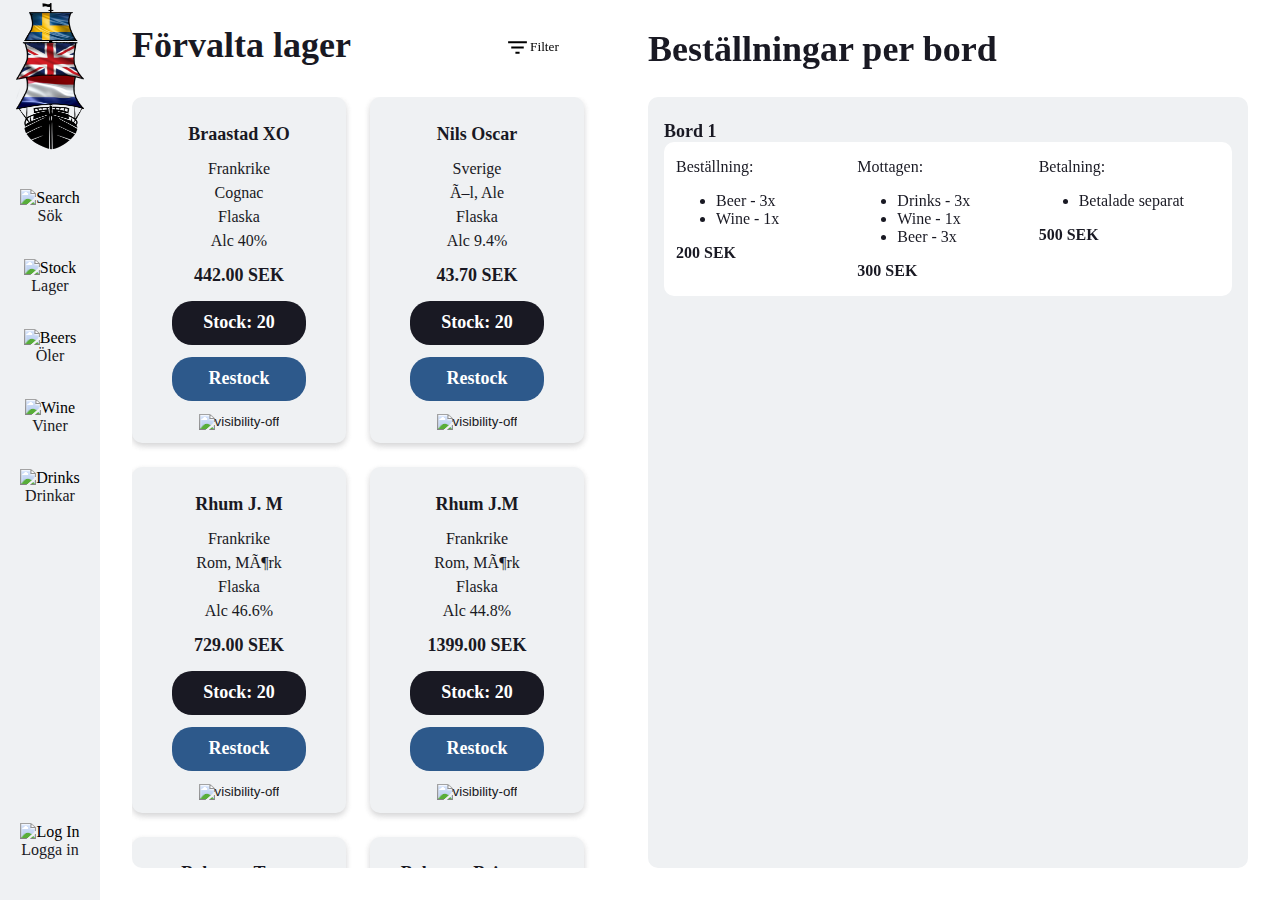
==== commit 8793e766: "Added ship icon" ====
--- a/index.html
+++ b/index.html
@@ -12,12 +12,20 @@
   <body>
     <!-- Nav Bar -->
     <div class="nav_bar">
+      <div id="ship">
+        <img src="assets/FlyingDutchmanLogo2.png " width="150px" height="150px"/>
+        <div id="lang_buttons">
+          <button id="sv" class="languageButton"></button>
+          <button id="en" class="languageButton"></button>
+          <button id="nl" class="languageButton"></button>
+        </div>
+      </div>
       <div class="nav_languages">
-        <p>
+        <!-- <p>
           <span id="sv" class="languageButton">🇸🇪</span>/
           <span id="en" class="languageButton">🇬🇧</span>/
           <span id="nl" class="languageButton">🇳🇱</span>
-        </p>
+        </p> -->
       </div>
       <div class="nav_items">
         <!--Search-->
@@ -150,15 +158,19 @@
           <div id="list-container">
             <ul class="filter-list">
               <li>
-                <input type="checkbox" name="item1" value="Item 1" />
+                <input type="checkbox" class="filter-check" name="gluten" onchange="dispGlutenFree()"/>
                 <p id="text_gluten"></p>
               </li>
               <li>
-                <input type="checkbox" name="item2" value="Item 2" />
+                <input type="checkbox" class="filter-check" name="vegan" onchange="dispVegan()"/>
                 <p id="text_vegan"></p>
               </li>
               <li>
-                <input type="checkbox" name="item3" value="Item 3" />
+                <input type="checkbox" class="filter-check" name="lactose" onchange="dispLactoseFree()"/>
+                <p id="text_lactose"></p>
+              </li>
+              <li>
+                <input type="checkbox" class="filter-check" name="aclfree" />
                 <p id="text_alcfree"></p>
               </li>
             </ul>
@@ -270,11 +282,11 @@
     </div>
 
    <!-- Account page -->
-    
+
    <div class="text-header", id="account-header">
     <div class="accountbox">
 
-      
+
       <h1 id="account_header">Account Page</h1>
 
       <!-- <img src="assets/account_symbol.svg" width="80" height="80"> -->
@@ -299,13 +311,42 @@
         <img src="assets/qr_code.png" alt="QR code" height="250px" width="250px">
       </div>
 
-    <!--Here will the log out button be-->
-    <button onclick="hej()" id="logout" class="LogInButton"></button>
-     
+    <!--Log out button account page-->
+    <button onclick="logout()" id="logout" class="LogInButton"></button>
     </div>
   </div>
 
-
+  <div id="manager-login">
+        <form id="login-manager">
+          <h1 id="loginpage_header_manager"></h1>
+          <p>E-mail</p>
+          <input type="text" class="mail" id="mail-manager" name="mail-manager" />
+          <p id="login_password_manager"></p>
+          <input
+            type="password"
+            class="password" 
+            id="password-manager"
+            name="password"/>
+          <input
+            type="button"
+            class="LogInButton"
+            value="Log in"
+            id="login_button_manager"/>
+        </form>
+    </div>
+    <!-- This div will block the bottom buttons of the nav bar that arn't in use in manager mode -->
+    <div id="nav_button_blocker">
+        <!-- Log out button for manager -->
+        <div id="logout_symbol" class="nav_button_div">
+          <img src="assets/logout_symbol.svg" alt="Log Out" />
+          <p id="nav_header_logout"></p>
+          <button
+            class="nav_button"
+            id="logout_button"
+            onclick="manager_logout()"
+          ></button>
+        </div>
+    </div>
 
   </body>
 </html>
--- a/main.css
+++ b/main.css
@@ -30,6 +30,7 @@
 body {
   margin: 0;
   overflow: hidden;
+  background-color: var(--white);
 }
 
 h1 {
@@ -53,7 +54,7 @@
   margin: 0;
 }
 
-@media screen and (min-width: 1000px) {
+@media screen and (min-width: 1200px) {
   h1 {
     font-family: "poppins-semibold";
     font-size: 36px;
@@ -81,9 +82,9 @@
   display: flex;
   flex-flow: column nowrap;
   align-items: center;
-  gap: 32px;
+  /* gap: -20px; */
   width: 80px;
-  height: 100%;
+  height: 100vh;
   background-color: var(--offwhite);
   position: fixed;
   top: 0;
@@ -91,7 +92,7 @@
   overflow: hidden;
 }
 
-@media screen and (min-width: 1000px) {
+@media screen and (min-width: 1200px) {
   .nav_bar {
     width: 100px;
   }
@@ -108,6 +109,7 @@
   display: flex;
   flex-flow: column nowrap;
   align-items: center;
+  transform: translateY(-30px);
 }
 
 .nav_bottom_buttons {
@@ -136,7 +138,7 @@
   align-items: center;
 }
 
-@media screen and (min-width: 1000px) {
+@media screen and (min-width: 1200px) {
   .nav_button_div {
     width: 100px;
   }
@@ -153,7 +155,7 @@
   display: none;
 }
 
-@media screen and (min-width: 1000px) {
+@media screen and (min-width: 1200px) {
   #deal_symbol {
     display: none;
   }
@@ -172,7 +174,7 @@
   overflow: hidden;
 }
 
-@media screen and (min-width: 1000px) {
+@media screen and (min-width: 1200px) {
   .page_content {
     position: relative;
     left: calc(100px + 32px);
@@ -212,7 +214,7 @@
   display: none;
 }
 
-@media screen and (min-width: 1000px) {
+@media screen and (min-width: 1200px) {
   #page_header,
   #page_header_beers,
   #page_header_wines,
@@ -230,7 +232,7 @@
 
 .item_grid {
   align-content: flex-start;
-  background-color: white;
+  background-color: var(--white);
   height: calc(100vh - 97px - 32px);
   border-radius: 10px;
   display: flex;
@@ -239,7 +241,7 @@
   overflow-y: scroll;
 }
 
-@media screen and (min-width: 1000px) {
+@media screen and (min-width: 1200px) {
   .item_grid {
     gap: 24px;
   }
@@ -261,7 +263,7 @@
   display: none;
 }
 
-@media screen and (min-width: 1000px) {
+@media screen and (min-width: 1200px) {
   .card_button {
     display: none;
   }
@@ -336,7 +338,7 @@
     rgba(239, 241, 243, 0.33) 0px 3px 6px;
 }
 
-@media screen and (min-width: 1000px) {
+@media screen and (min-width: 1200px) {
   .ButtonItem {
     width: 190px;
   }
@@ -368,7 +370,7 @@
   height: 100vh;
 }
 
-@media screen and (min-width: 1000px) {
+@media screen and (min-width: 1200px) {
   .page_order {
     position: fixed;
     right: 32px;
@@ -400,7 +402,7 @@
 }
 
 /* change viewport later to 2560 */
-@media screen and (min-width: 1000px) {
+@media screen and (min-width: 1200px) {
   .customer_order_header,
   .customer_page_header {
     display: none;
@@ -426,7 +428,7 @@
   display: none;
 }
 
-@media screen and (min-width: 1000px) {
+@media screen and (min-width: 1200px) {
   .order_box {
     width: 600px;
   }
@@ -490,7 +492,7 @@
     rgba(0, 0, 0, 0.17) 0px 12px 13px, rgba(0, 0, 0, 0.09) 0px -3px 5px;
 }
 
-@media screen and (min-width: 1000px) {
+@media screen and (min-width: 1200px) {
   .order_button {
     display: none;
   }
@@ -520,7 +522,7 @@
   height: 32px;
 }
 
-@media screen and (min-width: 1000px) {
+@media screen and (min-width: 1200px) {
   .controls_undo-redo {
     display: none;
   }
@@ -528,11 +530,6 @@
 
 .order_header h1 {
   margin: 0;
-}
-
-.Item {
-  margin-left: 25px;
-  position: relative;
 }
 
 button {
@@ -557,13 +554,10 @@
   height: 1px;
   width: 300px;
 }
-span {
-  font-family: "poppins-regular";
-}
 
 /*The div which centers the log in content*/
 .LogInBox {
-  padding-top: 100px;
+
   display: flex;
   flex-flow: column;
   align-items: center;
@@ -592,15 +586,14 @@
 
 /* The Log In Button whihch you press to commit your login*/
 .LogInButton {
-  border: none;
-   font-family: "poppins-semibold";
-   font-size: 16px;
-   color: var(--white);
-   width: 220px;
-   margin: 24px auto;
-   box-shadow: rgba(0, 0, 0, 0.25) 0px 54px 55px,
-     rgba(0, 0, 0, 0.12) 0px -12px 30px, rgba(0, 0, 0, 0.12) 0px 4px 6px,
-     rgba(0, 0, 0, 0.17) 0px 12px 13px, rgba(0, 0, 0, 0.09) 0px -3px 5px;
+  background-color: var(--darkblue);
+  width: 200px;
+  height: 50px;
+  border-radius: 10px;
+  box-shadow: 5px 5px var(--mildgray);
+  color: var(--white);
+  text-align: center;
+  margin: 30px auto;
 }
 
 /* This is the div for the whole login page */
@@ -631,15 +624,6 @@
   font-size: 16px;
   padding-left: 10px;
 }
-.Item {
-  margin-left: 25px;
-  position: relative;
-}
-
-button {
-  border: none;
-  background-color: transparent;
-}
 
 /*control buttons for items in orderbox*/
 .order_controls {
@@ -648,22 +632,6 @@
   float: right;
   padding-right: 15px;
   padding-bottom: 15px;
-}
-
-hr {
-  transform: translateX(-25px);
-  border: none;
-  border-top: 1px dashed var(--mildgray);
-  background-color: var(--offwhite);
-  height: 1px;
-  width: 300px;
-}
-span {
-  font-family: "poppins-regular";
-}
-
-.LogInBox {
-  margin: 0 auto;
 }
 
 .ItemNameOrder {
@@ -680,11 +648,6 @@
 .Item {
   margin-left: 25px;
   position: relative;
-}
-
-button {
-  border: none;
-  background-color: transparent;
 }
 
 /*control buttons for items in orderbox*/
@@ -787,21 +750,10 @@
   width: auto;
 }
 
-hr {
-  transform: translateX(-25px);
-  border: none;
-  border-top: 1px dashed var(--mildgray);
-  background-color: var(--offwhite);
-  height: 1px;
-  width: 300px;
-}
 span {
   font-family: "poppins-regular";
 }
 
-.LogInBox {
-  margin: 0 auto;
-}
 #login {
   display: flex;
   flex-flow: column wrap;
@@ -812,7 +764,7 @@
   overflow-y: scroll;
 }
 
-@media screen and (min-width: 1000px) {
+@media screen and (min-width: 1200px) {
   #dropTarget {
     display: none;
   }
@@ -864,7 +816,7 @@
   z-index: 1;
   left: 80px;
   top: 0;
-  width: 60%;
+  width: 92.1875%;
   height: 100%;
   display: none;
   justify-content: center;
@@ -1024,6 +976,56 @@
   height: 100%;
 }
 
-#account-header{
-  display: flex;
-}
+#manager-login{
+  position: absolute;
+  top: 0;
+  right: 0;
+  display: none;
+  width: calc(100vw - 100px);
+  height: 100vh;
+  background-color: var(--white);
+  flex-flow: column wrap;
+  align-items: center;
+  justify-content: center;
+  text-align: center;
+  z-index: 10;
+}
+#login-manager{
+  height: 50vh;
+  width: 500px;
+}
+
+#nav_button_blocker{
+  display: none;
+  position: absolute;
+  width: 100px;
+  height: 165px;
+  background-color: var(--offwhite);
+  bottom: 0;
+}
+
+#logout_symbol{
+  position: absolute;
+  bottom: 24px;
+}
+
+#lang_buttons{
+  display: flex;
+  flex-flow: column wrap;
+  justify-content: center;
+  z-index: 4;
+  position: absolute;
+  top: 10px;
+  left: 10px;
+}
+
+#sv{
+  height: 35px;
+  width: 60px;
+}
+#en{
+  height: 30px;
+}
+#nl{
+  height: 35px;
+}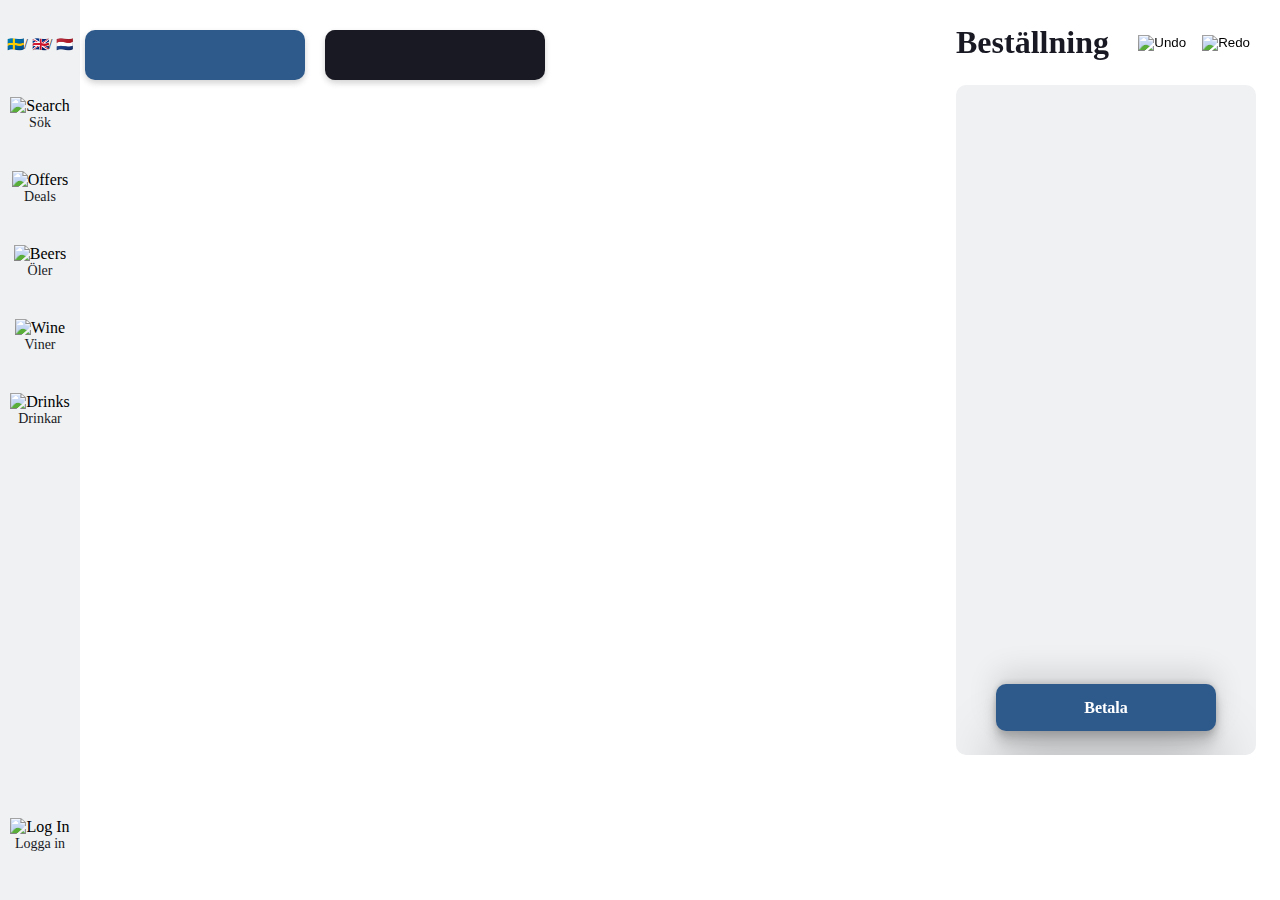
==== commit 4b7218a5: "hej" ====
--- a/index.html
+++ b/index.html
@@ -12,20 +12,12 @@
   <body>
     <!-- Nav Bar -->
     <div class="nav_bar">
-      <div id="ship">
-        <img src="assets/FlyingDutchmanLogo2.png " width="150px" height="150px"/>
-        <div id="lang_buttons">
-          <button id="sv" class="languageButton"></button>
-          <button id="en" class="languageButton"></button>
-          <button id="nl" class="languageButton"></button>
-        </div>
-      </div>
       <div class="nav_languages">
-        <!-- <p>
+        <p>
           <span id="sv" class="languageButton">🇸🇪</span>/
           <span id="en" class="languageButton">🇬🇧</span>/
           <span id="nl" class="languageButton">🇳🇱</span>
-        </p> -->
+        </p>
       </div>
       <div class="nav_items">
         <!--Search-->
@@ -41,16 +33,6 @@
           <button
             class="nav_button"
             id="offer_button"
-            data-text="deal-header"
-          ></button>
-        </div>
-        <!--Manager stock-->
-        <div id="stock_symbol" class="nav_button_div">
-          <img src="assets/inventory_black_24dp.svg" alt="Stock" />
-          <p id="manager_nav_header_stock"></p>
-          <button
-            class="nav_button"
-            id="stock_button"
             data-text="deal-header"
           ></button>
         </div>
@@ -86,42 +68,11 @@
         </div>
       </div>
 
-      <div class="nav_bottom_buttons">
-        <!-- Account -->
-        <div id="account_symbol" class="nav_button_div">
-          <img
-            src="assets/account_symbol.svg"
-            alt="Account"
-            width="30"
-            height="30"
-          />
-          <p id="nav_header_account"></p>
-          <button
-            class="nav_button"
-            id="account_button"
-            data-text="account-header"
-          ></button>
-        </div>
-        <!-- Fetch -->
-        <div id="fetch_symbol" class="nav_button_div">
-          <img src="assets/fetch_key.svg" alt="Fetch key" />
-          <p id="nav_header_fetch"></p>
-          <button
-            class="nav_button"
-            id="fetch_button"
-            data-text="fetch-header"
-            onclick="generateCombination()"
-          ></button>
-        </div>
-        <!-- Login -->
-        <div id="login_symbol" class="nav_button_div">
+      <div class="nav_login">
+        <div class="nav_button_div">
           <img src="assets/login_symbol.svg" alt="Log In" />
           <p id="nav_header_login"></p>
-          <button
-            class="nav_button"
-            id="login_button"
-            data-text="login-header"
-          ></button>
+          <button id="login_button"></button>
         </div>
       </div>
     </div>
@@ -132,49 +83,18 @@
       <div class="title_category">
         <div class="text-header" id="deal-header">
           <h1 id="page_header"></h1>
-          <h1 id="manager_page_header"></h1>
         </div>
 
         <div class="text-header" id="beer-header">
           <h1 id="page_header_beers"></h1>
-          <h1 id="manager_page_header_beers"></h1>
         </div>
 
         <div class="text-header" id="wine-header">
           <h1 id="page_header_wines"></h1>
-          <h1 id="manager_page_header_wines"></h1>
         </div>
 
         <div class="text-header" id="drink-header">
           <h1 id="page_header_drinks"></h1>
-          <h1 id="manager_page_header_drinks"></h1>
-        </div>
-
-        <div class="filter-container">
-          <button id="filter-button">
-            <img src="assets/filter.svg" height="25px" width="25px" />
-            <span>Filter</span>
-          </button>
-          <div id="list-container">
-            <ul class="filter-list">
-              <li>
-                <input type="checkbox" class="filter-check" name="gluten" onchange="dispGlutenFree()"/>
-                <p id="text_gluten"></p>
-              </li>
-              <li>
-                <input type="checkbox" class="filter-check" name="vegan" onchange="dispVegan()"/>
-                <p id="text_vegan"></p>
-              </li>
-              <li>
-                <input type="checkbox" class="filter-check" name="lactose" onchange="dispLactoseFree()"/>
-                <p id="text_lactose"></p>
-              </li>
-              <li>
-                <input type="checkbox" class="filter-check" name="aclfree" />
-                <p id="text_alcfree"></p>
-              </li>
-            </ul>
-          </div>
         </div>
       </div>
       <!-- JSON content -->
@@ -185,8 +105,7 @@
     <div class="page_order">
       <!--Orderbox header-->
       <div class="order_header">
-        <h1 id="order_header" class="customer_order_header"></h1>
-        <h1 id="manager_order_header" class="manager_order_header"></h1>
+        <h1 id="order_header"></h1>
         <div class="controls_undo-redo">
           <button id="undo_button">
             <img src="assets/undo_FILL0_wght400_GRAD0_opsz48.svg" alt="Undo" />
@@ -199,51 +118,22 @@
       <!--Orderbox items-->
       <div class="order_box">
         <div class="dropzone" id="dropTarget"></div>
-        <div class="manager_order_view">
-          <h2 id="manager_orders_table_1"></h2>
-          <div class="manager_order">
-            <div class="manager_order_section">
-              <p id="manager_orders_order"></p>
-              <ul>
-                <li>Beer - 3x</li>
-                <li>Wine - 1x</li>
-              </ul>
-              <p><b>200 SEK</b></p>
-            </div>
-            <div class="manager_order_section">
-              <p id="manager_orders_received"></p>
-              <ul>
-                <li>Drinks - 3x</li>
-                <li>Wine - 1x</li>
-                <li>Beer - 3x</li>
-              </ul>
-              <p><b>300 SEK</b></p>
-            </div>
-            <div class="manager_order_section">
-              <p id="manager_orders_payment"></p>
-              <ul>
-                <li id="manager_orders_payment_type"></li>
-              </ul>
-              <p><b>500 SEK</b></p>
-            </div>
-          </div>
-        </div>
         <!--Page order pay button-->
-        <button class="order_button">
+        <button onclick="openCheckout()" class="order_button">
           <h2 id="order_pay"></h2>
         </button>
       </div>
     </div>
 
-    <div class="text-header" id="login-header">
+    <div class="loginpage">
       <div class="LogInBox">
-        <h1 id="loginpage_header"></h1>
+        <h1>Log In</h1>
 
         <form id="login">
           <p>E-mail</p>
           <input type="text" class="mail" id="mail" name="mail" />
 
-          <p id="login_password"></p>
+          <p>Password</p>
           <input
             type="password"
             class="password"
@@ -252,101 +142,46 @@
           />
 
           <input
-            type="button"
+            type="submit"
             class="LogInButton"
-            value="Log in"
-            id="login-button"
+            value="Submit"
+            onclick="login()"
           />
         </form>
       </div>
     </div>
+ <!--Check out page-->
+    <div class="checkout_page">
+<h1 id="page_header_checkout"></h1>
 
-    <!--Fetch drinks code page-->
-    <div class="text-header" , id="fetch-header">
-      <div class="fetchbox">
-        <img
-          src="assets/fetch_key.svg"
-          alt="Key"
-          id="key_symbol"
-          width="80"
-          height="80"
-        />
+<p id="pay_instructions"></p>
 
-        <h1 id="fetch_header"></h1>
-        <!-- Randomize a 4 number code-->
-        <p id="output"></p>
-        <!-- paragraph to display the output of the JavaScript function -->
+<div id="pay_option_buttons">
+<button id="pay_together"></button>
+<button id="pay_separately"></button>
+</div>
 
-        <p id="fetch_prompt"></p>
-      </div>
-    </div>
+<div id="payment_box">
+  <img src="assets/qr_code.png" alt="QR code" height="300px" width="300px">
+</div>
 
-   <!-- Account page -->
-
-   <div class="text-header", id="account-header">
-    <div class="accountbox">
+<div id="payment_box_split">
+  <img src="assets/qr_code.png" alt="QR code" height="300px" width="300px">
+  <form id="split">
+    <input type="text" 
+      class="split" 
+      name="split">
+    <input type="submit" class="divide"
+      value="Submit"
+      onclick="divide()">
+  </form>
+  <p id="splitsum"></p>
+ 
+</div>
 
 
-      <h1 id="account_header">Account Page</h1>
 
-      <!-- <img src="assets/account_symbol.svg" width="80" height="80"> -->
-
-      <p id="balance">Balance:</p>
-      <p id="totalSum"></p>
-
-      <p id="balance_instructions"> </p>
-
-
-      <div class="qr_submit">
-
-        <div class="balance_div">
-        <p id="add_balance"></p>
-        <form>
-        <input type="text" id="input_number">
-        <button type="button" class="order_button" onclick="submitBalance()">
-          <h2 id="submitbutton"></h2>
-        </button>
-        </form>
-        </div>
-        <img src="assets/qr_code.png" alt="QR code" height="250px" width="250px">
-      </div>
-
-    <!--Log out button account page-->
-    <button onclick="logout()" id="logout" class="LogInButton"></button>
-    </div>
-  </div>
-
-  <div id="manager-login">
-        <form id="login-manager">
-          <h1 id="loginpage_header_manager"></h1>
-          <p>E-mail</p>
-          <input type="text" class="mail" id="mail-manager" name="mail-manager" />
-          <p id="login_password_manager"></p>
-          <input
-            type="password"
-            class="password" 
-            id="password-manager"
-            name="password"/>
-          <input
-            type="button"
-            class="LogInButton"
-            value="Log in"
-            id="login_button_manager"/>
-        </form>
-    </div>
-    <!-- This div will block the bottom buttons of the nav bar that arn't in use in manager mode -->
-    <div id="nav_button_blocker">
-        <!-- Log out button for manager -->
-        <div id="logout_symbol" class="nav_button_div">
-          <img src="assets/logout_symbol.svg" alt="Log Out" />
-          <p id="nav_header_logout"></p>
-          <button
-            class="nav_button"
-            id="logout_button"
-            onclick="manager_logout()"
-          ></button>
-        </div>
     </div>
 
   </body>
-</html>
+</html>--- a/main.css
+++ b/main.css
@@ -30,7 +30,6 @@
 body {
   margin: 0;
   overflow: hidden;
-  background-color: var(--white);
 }
 
 h1 {
@@ -46,56 +45,27 @@
   color: var(--darkblue);
 }
 
-p,
-li {
+p {
   font-family: "poppins-regular";
   font-size: 14px;
   color: var(--darkblue);
   margin: 0;
 }
 
-@media screen and (min-width: 1200px) {
-  h1 {
-    font-family: "poppins-semibold";
-    font-size: 36px;
-    color: var(--darkblue);
-  }
-
-  h2,
-  h3 {
-    font-family: "poppins-medium";
-    font-size: 18px;
-    color: var(--darkblue);
-  }
-
-  p,
-  li {
-    font-family: "poppins-medium";
-    font-size: 16px;
-    color: var(--darkblue);
-    margin: 0;
-  }
-}
-
 /* Nav Bar */
 .nav_bar {
   display: flex;
   flex-flow: column nowrap;
   align-items: center;
-  /* gap: -20px; */
+  gap: 32px;
   width: 80px;
-  height: 100vh;
+  height: 100%;
   background-color: var(--offwhite);
   position: fixed;
   top: 0;
   left: 0;
-  overflow: hidden;
-}
-
-@media screen and (min-width: 1200px) {
-  .nav_bar {
-    width: 100px;
-  }
+  overflow-x: hidden;
+  float: left;
 }
 
 /* The text style in the nav bar */
@@ -109,14 +79,15 @@
   display: flex;
   flex-flow: column nowrap;
   align-items: center;
-  transform: translateY(-30px);
-}
-
-.nav_bottom_buttons {
-  display: flex;
-  flex-flow: column nowrap;
-  position: absolute;
-  bottom: 24px;
+  gap: 24px;
+}
+
+/* The class for the log in button, since it is placed at the bottom of the nav bar */
+.nav_login {
+  position: absolute;
+  bottom: 32px;
+  left: 0;
+  right: 0;
 }
 
 /* The buttons in the nav bar */
@@ -124,44 +95,17 @@
   display: flex;
   flex-flow: column nowrap;
   align-items: center;
-  justify-content: center;
-  text-align: center;
   width: 80px;
-  height: 70px;
+  height: 50px;
 }
 
 .nav_button_div button {
-  position: fixed;
+  position: absolute;
   height: 70px;
   width: 80px;
   display: flex;
   align-items: center;
-}
-
-@media screen and (min-width: 1200px) {
-  .nav_button_div {
-    width: 100px;
-  }
-  .nav_button_div button {
-    width: 100px;
-  }
-}
-
-/*customer screen deal button visible, manager screen stock button visible */
-#deal_symbol {
-  display: flex;
-}
-#stock_symbol {
-  display: none;
-}
-
-@media screen and (min-width: 1200px) {
-  #deal_symbol {
-    display: none;
-  }
-  #stock_symbol {
-    display: flex;
-  }
+  transform: translate(0px, -20px);
 }
 
 /* The page content div */
@@ -169,20 +113,9 @@
   position: relative;
   left: calc(80px + 24px);
   top: 0;
-  width: calc(100% - 300px - 80px - 24px - 24px - 24px);
+  width: 600px;
   height: 100%;
   overflow: hidden;
-}
-
-@media screen and (min-width: 1200px) {
-  .page_content {
-    position: relative;
-    left: calc(100px + 32px);
-    top: 0;
-    width: calc(100% - 600px - 100px - 32px - 32px - 32px);
-    height: 100%;
-    overflow: hidden;
-  }
 }
 
 .title_category {
@@ -190,61 +123,29 @@
   margin-bottom: 24px;
   height: 49px;
 }
+
+.text-header {
+  position: absolute;
+  display: none;
+}
+#deal-header {
+  display: block;
+}
+
 .title_category h1 {
   margin: 0;
 }
 
-.text-header {
-  position: absolute;
-  display: none;
-}
-
-#deal-header,
-#page_header,
-#page_header_beers,
-#page_header_wines,
-#page_header_drinks {
-  display: block;
-}
-
-#manager_page_header,
-#manager_page_header_beers,
-#manager_page_header_wines,
-#manager_page_header_drinks {
-  display: none;
-}
-
-@media screen and (min-width: 1200px) {
-  #page_header,
-  #page_header_beers,
-  #page_header_wines,
-  #page_header_drinks {
-    display: none;
-  }
-
-  #manager_page_header,
-  #manager_page_header_beers,
-  #manager_page_header_wines,
-  #manager_page_header_drinks {
-    display: block;
-  }
-}
-
 .item_grid {
   align-content: flex-start;
-  background-color: var(--white);
-  height: calc(100vh - 97px - 32px);
+  background-color: white;
+  height: 669px;
+  margin-bottom: 32px;
   border-radius: 10px;
   display: flex;
   flex-flow: row wrap;
   gap: 16px;
   overflow-y: scroll;
-}
-
-@media screen and (min-width: 1200px) {
-  .item_grid {
-    gap: 24px;
-  }
 }
 
 .card_button {
@@ -259,46 +160,6 @@
   text-align: center;
 }
 
-.manager_card_button {
-  display: none;
-}
-
-@media screen and (min-width: 1200px) {
-  .card_button {
-    display: none;
-  }
-  .manager_card_button {
-    display: flex;
-    flex-flow: column nowrap;
-    justify-content: center;
-    align-items: center;
-    gap: 12px;
-  }
-
-  .button_stock,
-  .button_refill {
-    width: calc(110px + (2 * 12px));
-    height: calc(32px + (2 * 6px));
-    border-radius: 20px;
-    text-align: center;
-  }
-  .button_stock h2,
-  .button_refill h2 {
-    color: var(--white);
-    font-family: "poppins-medium";
-    margin: 0;
-  }
-  .button_stock {
-    background-color: var(--darkblue);
-  }
-  .button_refill {
-    background-color: var(--blue);
-  }
-  .button_disable {
-    color: var(--darkblue);
-  }
-}
-
 .card_button-icon {
   width: 24px;
   height: 24px;
@@ -324,8 +185,8 @@
   background-color: var(--darkblue);
 }
 
-/* The class for the whole button */
 .ButtonItem {
+  /* The class for the whole button */
   background-color: var(--offwhite);
   height: auto;
   border-radius: 10px;
@@ -338,27 +199,21 @@
     rgba(239, 241, 243, 0.33) 0px 3px 6px;
 }
 
-@media screen and (min-width: 1200px) {
-  .ButtonItem {
-    width: 190px;
-  }
-}
-
-/* The text that the product names are written in, such as "Heineken". Also, the prize should be written in this text. This should be connected to a database with the different beverages in some way */
 .ButtonHeadline {
+  /* The text that the product names are written in, such as "Heineken". Also, the prize should be written in this text. This should be connected to a database with the different beverages in some way */
   text-align: center;
 }
 
-/* This is the styling of the text that describes every product (i.e., alc %). This should be connected to a database */
 .ButtonBodyText {
+  /* This is the styling of the text that describes every product (i.e., alc %). This should be connected to a database */
   text-align: center;
   display: flex;
   flex-flow: column nowrap;
   gap: 6px;
 }
 
-/* The button for adding an item into the order */
 .AddButton {
+  /* The button for adding an item into the order */
   background-color: var(--blue);
 }
 
@@ -367,17 +222,7 @@
   right: 24px;
   top: 0;
   width: 300px;
-  height: 100vh;
-}
-
-@media screen and (min-width: 1200px) {
-  .page_order {
-    position: fixed;
-    right: 32px;
-    top: 0;
-    width: 600px;
-    height: 100%;
-  }
+  height: 100%;
 }
 
 .order_header {
@@ -388,29 +233,6 @@
   gap: 16px;
   margin-top: 24px;
   margin-bottom: 24px;
-  height: 49px;
-}
-
-.customer_order_header,
-.customer_page_header {
-  display: block;
-}
-
-.manager_order_header,
-.manager_page_header {
-  display: none;
-}
-
-/* change viewport later to 2560 */
-@media screen and (min-width: 1200px) {
-  .customer_order_header,
-  .customer_page_header {
-    display: none;
-  }
-  .manager_order_header,
-  .manager_page_header {
-    display: block;
-  }
 }
 
 .order_box {
@@ -419,38 +241,9 @@
   justify-content: space-between;
   overflow-y: scroll;
   background-color: var(--offwhite);
-  height: calc(100vh - 97px - 32px);
+  height: 670px;
   width: 300px;
   border-radius: 10px;
-}
-
-.manager_order_view {
-  display: none;
-}
-
-@media screen and (min-width: 1200px) {
-  .order_box {
-    width: 600px;
-  }
-  .manager_order_view {
-    display: block;
-    padding: 24px 16px;
-  }
-  .manager_order_view h2 {
-    margin: 0;
-  }
-  .manager_order {
-    display: flex;
-    flex-flow: row nowrap;
-    background-color: var(--white);
-    border-radius: 10px;
-    padding: 16px 12px;
-  }
-  .manager_order .manager_order_section {
-    display: flex;
-    flex-flow: column nowrap;
-    width: calc(100% / 3);
-  }
 }
 
 .order_item {
@@ -492,16 +285,11 @@
     rgba(0, 0, 0, 0.17) 0px 12px 13px, rgba(0, 0, 0, 0.09) 0px -3px 5px;
 }
 
-@media screen and (min-width: 1200px) {
-  .order_button {
-    display: none;
-  }
-}
-
 .order_button h2 {
   color: var(--white);
 }
 
+/* A way to get the h3 inside the class */
 .item_text h3 {
   margin: 0;
 }
@@ -522,23 +310,22 @@
   height: 32px;
 }
 
-@media screen and (min-width: 1200px) {
-  .controls_undo-redo {
-    display: none;
-  }
-}
-
 .order_header h1 {
   margin: 0;
 }
 
+.Item {
+  margin-left: 25px;
+  position: relative;
+}
+
 button {
+  /*Change this to make buttons visable*/
   border: none;
   background-color: transparent;
 }
-
-/*control buttons for items in orderbox*/
 .order_controls {
+  /*control buttons for items in orderbox*/
   display: flex;
   align-items: center;
   float: right;
@@ -546,6 +333,99 @@
   padding-bottom: 15px;
 }
 
+#total_order_price {
+  /*Checkout button*/
+  z-index: 1;
+  border: none;
+  font-family: "poppins-semibold";
+  font-size: 14px;
+  color: var(--white);
+  background-color: var(--blue);
+  height: 50px;
+  width: 220px;
+  position: absolute;
+  margin: auto;
+  transform: translate(735px, -70px);
+
+  border-radius: 10px;
+
+  box-shadow: rgba(0, 0, 0, 0.25) 0px 54px 55px,
+    rgba(0, 0, 0, 0.12) 0px -12px 30px, rgba(0, 0, 0, 0.12) 0px 4px 6px,
+    rgba(0, 0, 0, 0.17) 0px 12px 13px, rgba(0, 0, 0, 0.09) 0px -3px 5px;
+}
+
+#name_id {
+  font-family: "poppins-semibold";
+}
+
+#serving_size {
+  margin-top: -10px;
+  font-size: 12px;
+}
+
+#item_price {
+  font-family: "poppins-bold";
+  margin-top: -5px;
+  font-size: 14px;
+}
+
+#remove_item,
+#remove_item img {
+  height: 25px;
+  width: 25px;
+  position: absolute;
+  top: -5px;
+  right: 3px;
+  display: flex;
+  justify-content: center;
+  align-items: center;
+}
+#decrease_item_qty,
+#increase_item_qty {
+  background-color: var(--mildgray);
+  height: 25px;
+  width: 25px;
+  display: flex;
+  justify-content: center;
+  align-items: center;
+}
+#decrease_item_qty {
+  border-top-left-radius: 5px;
+  border-bottom-left-radius: 5px;
+}
+#increase_item_qty {
+  border-top-right-radius: 5px;
+  border-bottom-right-radius: 5px;
+}
+#decrease_item_qty img,
+#increase_item_qty img {
+  height: 20px;
+  width: 20px;
+}
+
+#item_qty {
+  background-color: var(--white);
+  height: 25px;
+  width: 20px;
+  display: flex;
+  justify-content: center;
+  align-items: center;
+}
+
+#total_item_price {
+  font-family: "poppins-bold";
+  font-size: 18px;
+  position: absolute;
+  top: 40px;
+  right: 25px;
+}
+
+#item_qty {
+  padding-left: 10px;
+  padding-right: 10px;
+  width: auto;
+}
+
 hr {
   transform: translateX(-25px);
   border: none;
@@ -554,10 +434,14 @@
   height: 1px;
   width: 300px;
 }
-
-/*The div which centers the log in content*/
+span {
+  font-family: "poppins-regular";
+}
+
 .LogInBox {
-
+  /*The div which centers the log in content*/
+  /* padding-left: 330px; */
+  padding-top: 100px;
   display: flex;
   flex-flow: column;
   align-items: center;
@@ -566,8 +450,8 @@
   align-items: center;
 }
 
-/*The box where the user types in the email adress*/
 .mail {
+  /*The box where the user types in the email adress*/
   background-color: var(--offwhite);
   width: 420px;
   height: 50px;
@@ -575,8 +459,8 @@
   box-shadow: 5px 5px var(--mildgray);
 }
 
-/*The box where the user types in the password*/
 .password {
+  /*The box where the user types in the password*/
   background-color: var(--offwhite);
   width: 420px;
   height: 50px;
@@ -584,8 +468,8 @@
   box-shadow: 5px 5px var(--mildgray);
 }
 
-/* The Log In Button whihch you press to commit your login*/
 .LogInButton {
+  /* The Log In Button whihch you press to commit your login*/
   background-color: var(--darkblue);
   width: 200px;
   height: 50px;
@@ -596,8 +480,9 @@
   margin: 30px auto;
 }
 
-/* This is the div for the whole login page */
 .loginpage {
+  /* This is the div for the whole login page */
+  /*display: none;*/
   background-color: var(--white);
   position: absolute;
   z-index: 1;
@@ -624,9 +509,17 @@
   font-size: 16px;
   padding-left: 10px;
 }
-
-/*control buttons for items in orderbox*/
+.Item {
+  margin-left: 25px;
+  position: relative;
+}
+
+button {
+  border: none;
+  background-color: transparent;
+}
 .order_controls {
+  /*control buttons for items in orderbox*/
   display: flex;
   align-items: center;
   float: right;
@@ -634,33 +527,8 @@
   padding-bottom: 15px;
 }
 
-.ItemNameOrder {
-  font-family: "poppins-semibold";
-  font-size: 16px;
-  padding-left: 10px;
-}
-
-.DescriptionOrder {
-  font-family: "poppins-regular";
-  font-size: 16px;
-  padding-left: 10px;
-}
-.Item {
-  margin-left: 25px;
-  position: relative;
-}
-
-/*control buttons for items in orderbox*/
-.order_controls {
-  display: flex;
-  align-items: center;
-  float: right;
-  padding-right: 15px;
-  padding-bottom: 15px;
-}
-
-/*Checkout button*/
 #total_order_price {
+  /*Checkout button*/
   z-index: 1;
   border: none;
   font-family: "poppins-semibold";
@@ -672,7 +540,9 @@
   position: absolute;
   margin: auto;
   transform: translate(735px, -70px);
-  border-radius: 10px;
+
+  border-radius: 10px;
+
   box-shadow: rgba(0, 0, 0, 0.25) 0px 54px 55px,
     rgba(0, 0, 0, 0.12) 0px -12px 30px, rgba(0, 0, 0, 0.12) 0px 4px 6px,
     rgba(0, 0, 0, 0.17) 0px 12px 13px, rgba(0, 0, 0, 0.09) 0px -3px 5px;
@@ -750,13 +620,170 @@
   width: auto;
 }
 
+hr {
+  transform: translateX(-25px);
+  border: none;
+  border-top: 1px dashed var(--mildgray);
+  background-color: var(--offwhite);
+  height: 1px;
+  width: 300px;
+}
 span {
   font-family: "poppins-regular";
 }
 
+.LogInBox {
+  margin: 0 auto;
+}
+
+#Arrow {
+  padding-left: 100px;
+}
+
+.ItemNameOrder {
+  font-family: "poppins-semibold";
+  font-size: 16px;
+  padding-left: 10px;
+}
+
+.DescriptionOrder {
+  font-family: "poppins-regular";
+  font-size: 16px;
+  padding-left: 10px;
+}
+.Item {
+  margin-left: 25px;
+  position: relative;
+}
+
+button {
+  border: none;
+  background-color: transparent;
+}
+.order_controls {
+  /*control buttons for items in orderbox*/
+  display: flex;
+  align-items: center;
+  float: right;
+  padding-right: 15px;
+  padding-bottom: 15px;
+}
+
+#total_order_price {
+  /*Checkout button*/
+  z-index: 1;
+  border: none;
+  font-family: "poppins-semibold";
+  font-size: 14px;
+  color: var(--white);
+  background-color: var(--blue);
+  height: 50px;
+  width: 220px;
+  position: absolute;
+  margin: auto;
+  transform: translate(735px, -70px);
+
+  border-radius: 10px;
+
+  box-shadow: rgba(0, 0, 0, 0.25) 0px 54px 55px,
+    rgba(0, 0, 0, 0.12) 0px -12px 30px, rgba(0, 0, 0, 0.12) 0px 4px 6px,
+    rgba(0, 0, 0, 0.17) 0px 12px 13px, rgba(0, 0, 0, 0.09) 0px -3px 5px;
+}
+
+#name_id {
+  font-family: "poppins-semibold";
+}
+
+#serving_size {
+  margin-top: -10px;
+  font-size: 12px;
+}
+
+#item_price {
+  font-family: "poppins-bold";
+  margin-top: -5px;
+  font-size: 14px;
+}
+
+#remove_item,
+#remove_item img {
+  height: 25px;
+  width: 25px;
+  position: absolute;
+  top: -5px;
+  right: 3px;
+  display: flex;
+  justify-content: center;
+  align-items: center;
+}
+#decrease_item_qty,
+#increase_item_qty {
+  background-color: var(--mildgray);
+  height: 25px;
+  width: 25px;
+  display: flex;
+  justify-content: center;
+  align-items: center;
+}
+#decrease_item_qty {
+  border-top-left-radius: 5px;
+  border-bottom-left-radius: 5px;
+}
+#increase_item_qty {
+  border-top-right-radius: 5px;
+  border-bottom-right-radius: 5px;
+}
+#decrease_item_qty img,
+#increase_item_qty img {
+  height: 20px;
+  width: 20px;
+}
+
+#item_qty {
+  background-color: var(--white);
+  height: 25px;
+  width: 20px;
+  display: flex;
+  justify-content: center;
+  align-items: center;
+}
+
+#total_item_price {
+  font-family: "poppins-bold";
+  font-size: 18px;
+  position: absolute;
+  top: 40px;
+  right: 25px;
+}
+
+#item_qty {
+  padding-left: 10px;
+  padding-right: 10px;
+  width: auto;
+}
+
+hr {
+  transform: translateX(-25px);
+  border: none;
+  border-top: 1px dashed var(--mildgray);
+  background-color: var(--offwhite);
+  height: 1px;
+  width: 300px;
+}
+span {
+  font-family: "poppins-regular";
+}
+
+.LogInBox {
+  margin: 0 auto;
+}
 #login {
   display: flex;
   flex-flow: column wrap;
+}
+
+#Arrow {
+  padding-left: 100px;
 }
 
 #dropTarget {
@@ -764,268 +791,79 @@
   overflow-y: scroll;
 }
 
-@media screen and (min-width: 1200px) {
-  #dropTarget {
-    display: none;
-  }
-}
-
-/*login stuff */
-.LogInBox,
-.fetchbox {
-  /*The div which centers the log in content*/
-  display: flex;
-  flex-flow: column nowrap;
-  align-items: center;
-}
-.mail {
-  /*The box where the user types in the email adress*/
-  background-color: var(--offwhite);
-  width: 420px;
-  height: 50px;
-  border-radius: 10px;
-  box-shadow: 5px 5px var(--mildgray);
-}
-.password {
-  /*The box where the user types in the password*/
-  background-color: var(--offwhite);
-  width: 420px;
-  height: 50px;
-  border-radius: 10px;
-  box-shadow: 5px 5px var(--mildgray);
-}
-
-.LogInButton {
-  /* The Log In Button whihch you press to commit your login*/
-  background-color: var(--darkblue);
-  width: 200px;
-  height: 50px;
-  border-radius: 10px;
-  box-shadow: 5px 5px var(--mildgray);
-  color: var(--white);
-  text-align: center;
-  margin: 30px auto;
-}
-
-#login-header,
-#fetch-header,
-#account-header {
-  /* This is the div for the whole login and fetch page*/
-  background-color: var(--white);
-  position: fixed;
-  z-index: 1;
-  left: 80px;
-  top: 0;
-  width: 92.1875%;
-  height: 100%;
-  display: none;
-  justify-content: center;
-  align-items: center;
-}
-
-#fetch_symbol {
-  visibility: hidden;
-  text-align: center;
-}
-
-#login {
-  gap: 10px;
-}
-
-#account_symbol {
-  z-index: 1;
-  position: absolute;
-  bottom: 0;
-  visibility: hidden;
-}
-
-/* #fetch_symbol,
-#login,
-#account_symbol {
-  display: flex;
-  flex-flow: column wrap;
-  align-items: center;
-} */
-
-/*filter stuff */
-.filter-container {
-  display: flex;
-  position: absolute;
-  right: 24px;
-  top: 32px;
-  height: auto;
-  width: 120px;
-  justify-content: center;
-}
-#filter-button {
-  display: flex;
-  justify-content: center;
-  align-items: center;
-  height: 30px;
-  position: absolute;
-  top: 0;
-  border-top-right-radius: 10px;
-  border-top-left-radius: 10px;
-  width: 100%;
-}
-.filter-list {
-  list-style-type: none;
-  padding: 0;
-  margin-top: 35px;
-  text-align: center;
-  padding-left: 10px;
-}
-.filter-list li {
-  display: inline-flex;
-  width: 100px;
-  height: 30px;
-  text-align: center;
-  align-items: center;
-}
-
-.filter-list li p {
-  font-size: 10px;
-  color: black;
-}
-#list-container {
-  background-color: var(--white);
-  width: 100%;
-  border-radius: 10px;
-  visibility: hidden;
-  -webkit-box-shadow: 0px 5px 15px 5px rgba(0, 0, 0, 0.3);
-  box-shadow: 0px 5px 15px 5px rgba(0, 0, 0, 0.3);
-}
-
-.deal-category {
-  display: flex;
-}
-
-.beer-category,
-.wine-category,
-.drink-category {
-  display: none;
-}
-
-.qr_submit{ /*The gray box where the user can type in an amount to add to their balance, press sumbit, and see the qr code*/
-  background-color: var(--offwhite);
-  height: 300px;
-  width: 500px;
-  display: flex;
-  align-items: center; /* center child divs vertically */
-  justify-content: center;
-  margin-top: 30px;
-  border-radius: 10px;
-}
-
-#balance{
-  font-size: 24px;
-  padding-top: 30px;
-}
-
-#totalSum{
-  font-size: 40px;
-  padding-bottom: 20px;
-}
-
-.balance_div{
-  padding-left: 20px;
-}
-
-#add_balance{
-  font-size: 24px;
-}
-
-#submit_button{
-  border: none;
-    font-family: "poppins-semibold";
-    font-size: 16px;
-    color: var(--white);
-    background-color: var(--blue);
-    height: 50px;
-    width: 220px;
-    margin: 24px auto;
-    border-radius: 10px;
-    box-shadow:  rgba(0, 0, 0, 0.16) 0px 3px 6px,
-    rgba(239, 241, 243, 0.33) 0px 3px 6px;
-}
-
- #input_number{
-  background-color: var(--white);
-  width: 150px;
-  height: 50px;
-  border-radius: 10px;
-  box-shadow: 5px 5px var(--mildgray);
-  margin-top: 10px;
- }
-
-#balance_instructions{
-  width: 500px;
-}
-
-.page_order_opacity {
-  position: fixed;
-  right: 24px;
-  top: 0;
-  width: 300px;
-  height: 100%;
-  background-color: var(--white);
-  opacity: 0.5;
-}
-
-.accountbox{
-  height: 100%;
-}
-
-#manager-login{
-  position: absolute;
-  top: 0;
-  right: 0;
-  display: none;
-  width: calc(100vw - 100px);
+.checkout_page {
+  
   height: 100vh;
   background-color: var(--white);
-  flex-flow: column wrap;
-  align-items: center;
-  justify-content: center;
-  text-align: center;
-  z-index: 10;
-}
-#login-manager{
-  height: 50vh;
+  position: absolute;
+  top: 0px;
+  left: 85px;
+  right: 330px;
+  z-index: 2;
+  
+}
+
+#pay_together{
+  border: none;
+     font-family: "poppins-semibold";
+     font-size: 16px;
+     color: var(--white);
+     background-color: var(--blue);
+     height: 50px;
+     width: 220px;
+     /* margin: 24px auto; */
+     border-radius: 10px;
+     box-shadow:  rgba(0, 0, 0, 0.16) 0px 3px 6px,
+     rgba(239, 241, 243, 0.33) 0px 3px 6px;
+     display: flex;
+     justify-content: center;
+     align-items: center;
+     
+     
+}
+
+#pay_separately{
+  border: none;
+     font-family: "poppins-semibold";
+     font-size: 16px;
+     color: var(--white);
+     background-color: var(--darkblue);
+     height: 50px;
+     width: 220px;
+     /* margin: 24px auto; */
+     border-radius: 10px;
+     box-shadow:  rgba(0, 0, 0, 0.16) 0px 3px 6px,
+     rgba(239, 241, 243, 0.33) 0px 3px 6px;
+     display: flex;
+     justify-content: center;
+     align-items: center;   
+}
+
+#payment_box{
+  background-color: var(--offwhite);
+  height: 500px;
   width: 500px;
-}
-
-#nav_button_blocker{
+  border-radius: 10px;
+  /* display: flex;
+  justify-content: center; */
   display: none;
-  position: absolute;
-  width: 100px;
-  height: 165px;
-  background-color: var(--offwhite);
-  bottom: 0;
-}
-
-#logout_symbol{
-  position: absolute;
-  bottom: 24px;
-}
-
-#lang_buttons{
-  display: flex;
-  flex-flow: column wrap;
-  justify-content: center;
-  z-index: 4;
-  position: absolute;
-  top: 10px;
-  left: 10px;
-}
-
-#sv{
-  height: 35px;
-  width: 60px;
-}
-#en{
-  height: 30px;
-}
-#nl{
-  height: 35px;
+  
+}
+
+#payment_box_split{
+  background-color: var(--offwhite);
+  height: 500px;
+  width: 500px;
+  border-radius: 10px;
+  /* display: flex;
+  justify-content: center; */
+  display: none;
+}
+
+#pay_option_buttons{
+  margin-top: 30px;
+  margin-bottom: 30px;
+  flex-flow: row;
+  display: flex;
+  gap: 20px;
 }